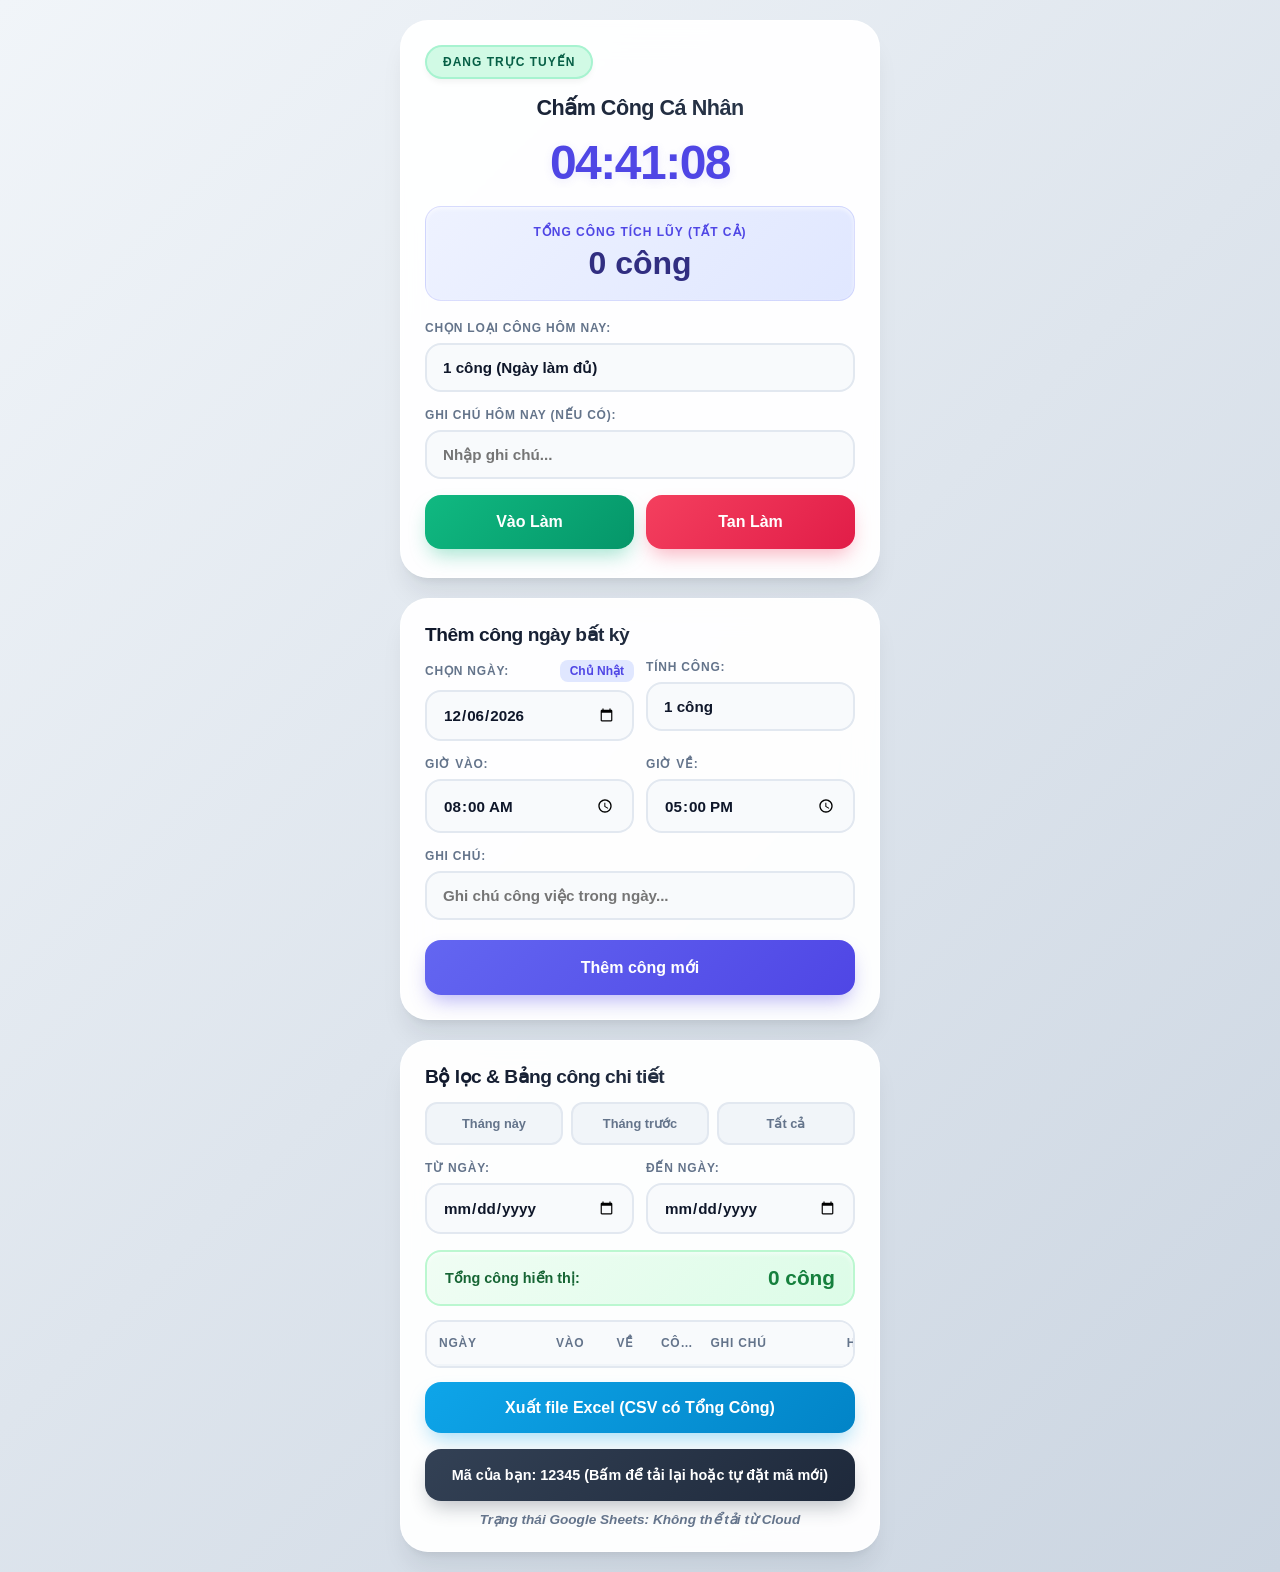
==== A.html @ 25cd007b "Refactor styles and improve layout in A.html Updated various CSS styles and HTML elements for improv" ====
<!DOCTYPE html>
<html lang="vi">
<head>
    <meta charset="UTF-8">
    <meta name="viewport" content="width=device-width, initial-scale=1.0, maximum-scale=1.0, user-scalable=no">
    <title>Chấm Công Cá Nhân</title>
    <link rel="icon" type="image/png" href="icon.png">
    <link rel="apple-touch-icon" href="icon.png">
    <style>
        :root {
            --bg-gradient: linear-gradient(135deg, #f1f5f9 0%, #cbd5e1 100%);
            --card-bg: rgba(255, 255, 255, 0.95);
            --card-border: rgba(255, 255, 255, 0.8);
            --primary-gradient: linear-gradient(135deg, #6366f1 0%, #4f46e5 100%);
            --success-gradient: linear-gradient(135deg, #10b981 0%, #059669 100%);
            --danger-gradient: linear-gradient(135deg, #f43f5e 0%, #e11d48 100%);
            --text-main: #0f172a;
            --text-muted: #64748b;
            --shadow: 0 20px 25px -5px rgba(15, 23, 42, 0.08), 0 8px 10px -6px rgba(15, 23, 42, 0.08);
            --radius-card: 28px;
            --radius-element: 16px;
        }

        * { box-sizing: border-box; margin: 0; padding: 0; }
        
        body { 
            font-family: -apple-system, BlinkMacSystemFont, "Segoe UI", Roboto, sans-serif; 
            background: var(--bg-gradient); 
            min-height: 100vh;
            padding: 20px 14px; 
            color: var(--text-main); 
        }

        .container { width: 100%; max-width: 480px; margin: 0 auto; display: flex; flex-direction: column; gap: 20px; }

        .card { 
            background: var(--card-bg); 
            backdrop-filter: blur(16px);
            border-radius: var(--radius-card); 
            padding: 24px; 
            box-shadow: var(--shadow); 
            border: 1px solid var(--card-border); 
            width: 100%; 
            overflow: hidden; 
            transition: transform 0.3s ease;
        }

        .title { 
            font-size: 1.35rem; 
            font-weight: 800; 
            text-align: center; 
            color: var(--text-main); 
            margin-bottom: 14px; 
            letter-spacing: -0.5px;
            background: linear-gradient(135deg, #0f172a 0%, #334155 100%);
            -webkit-background-clip: text;
            -webkit-text-fill-color: transparent;
        }
        
        .clock { 
            font-size: 3rem; 
            font-weight: 900; 
            text-align: center; 
            color: #4f46e5; 
            margin: 6px 0 16px 0; 
            font-variant-numeric: tabular-nums;
            letter-spacing: -1.5px;
            text-shadow: 0 2px 10px rgba(79, 70, 229, 0.1);
        }

        .stats-box { 
            background: linear-gradient(135deg, #eef2ff 0%, #e0e7ff 100%); 
            border-radius: var(--radius-element); 
            padding: 18px; 
            text-align: center; 
            margin-bottom: 20px; 
            border: 1px solid rgba(99, 102, 241, 0.15);
            box-shadow: inset 0 2px 4px rgba(255, 255, 255, 0.6);
        }
        .stats-title { font-size: 0.75rem; font-weight: 800; color: #4f46e5; margin-bottom: 6px; text-transform: uppercase; letter-spacing: 1px; }
        .stats-count { font-size: 2rem; font-weight: 900; color: #312e81; }
        
        .label-text { font-size: 0.75rem; font-weight: 800; color: var(--text-muted); margin-bottom: 8px; text-align: left; display: block; text-transform: uppercase; letter-spacing: 0.8px; }
        
        select, input, textarea { 
            width: 100%; 
            min-width: 0; 
            max-width: 100%;
            padding: 14px 16px; 
            border-radius: var(--radius-element); 
            border: 2px solid #e2e8f0; 
            background-color: #f8fafc; 
            font-size: 0.95rem; 
            font-weight: 700; 
            color: var(--text-main); 
            margin-bottom: 16px; 
            outline: none; 
            display: block; 
            -webkit-appearance: none;
            font-family: inherit;
            transition: all 0.25s ease;
        }
        select:focus, input:focus {
            border-color: #4f46e5;
            background-color: #fff;
            box-shadow: 0 0 0 4px rgba(79, 70, 229, 0.12);
        }

        .btn-row { display: grid; grid-template-columns: 1fr 1fr; gap: 12px; margin-bottom: 4px; }
        
        button { 
            border: none; 
            padding: 18px; 
            border-radius: var(--radius-element); 
            color: white; 
            font-weight: 800; 
            font-size: 1rem; 
            cursor: pointer; 
            transition: all 0.2s cubic-bezier(0.4, 0, 0.2, 1); 
            box-shadow: 0 10px 15px -3px rgba(0,0,0,0.1);
        }
        button:active { transform: scale(0.96); filter: brightness(0.9); }
        
        .btn-in { background: var(--success-gradient); box-shadow: 0 10px 20px -5px rgba(16, 185, 129, 0.4); }
        .btn-out { background: var(--danger-gradient); box-shadow: 0 10px 20px -5px rgba(244, 63, 94, 0.4); }
        .btn-save { background: var(--primary-gradient); width: 100%; margin-top: 4px; box-shadow: 0 10px 20px -5px rgba(79, 70, 229, 0.4); }
        .btn-excel { background: linear-gradient(135deg, #0ea5e9 0%, #0284c7 100%); width: 100%; margin-top: 14px; font-size: 1rem; padding: 16px; box-shadow: 0 10px 20px -5px rgba(14, 165, 233, 0.4); }
        
        /* Fast filter buttons */
        .quick-filter-row { display: flex; gap: 8px; margin-bottom: 16px; }
        .btn-quick { 
            padding: 12px; 
            font-size: 0.8rem; 
            background-color: #f1f5f9; 
            color: var(--text-muted); 
            border-radius: 12px; 
            flex: 1; 
            text-align: center; 
            font-weight: 800; 
            border: 2px solid #e2e8f0;
            box-shadow: none;
        }
        .btn-quick:active, .btn-quick:hover { background-color: #e2e8f0; color: var(--text-main); border-color: #cbd5e1; }

        .grid-2 { 
            display: grid; 
            grid-template-columns: repeat(2, minmax(0, 1fr)); 
            gap: 12px; 
            width: 100%; 
        }
        .grid-2 > div { min-width: 0; }
        .grid-2 input, .grid-2 select { width: 100%; margin-bottom: 16px; }

        .footer-id-btn { 
            background: linear-gradient(135deg, #334155 0%, #1e293b 100%); 
            width: 100%; 
            margin-top: 16px; 
            font-size: 0.9rem; 
            padding: 16px; 
            color: white; 
            border: none; 
            border-radius: var(--radius-element); 
            word-break: break-all; 
            white-space: normal; 
            line-height: 1.4; 
            box-shadow: 0 10px 20px -5px rgba(30, 41, 59, 0.3);
        }
        
        .table-container { overflow-x: auto; margin-top: 14px; background: #fff; border-radius: var(--radius-element); width: 100%; border: 2px solid #e2e8f0; box-shadow: inset 0 2px 4px rgba(0,0,0,0.02); }
        table { width: 100%; border-collapse: collapse; font-size: 0.85rem; min-width: 540px; table-layout: fixed; }
        th, td { padding: 14px 8px; border-bottom: 2px solid #f1f5f9; text-align: center; font-weight: 700; overflow: hidden; text-overflow: ellipsis; white-space: nowrap; }
        th { color: var(--text-muted); background: #f8fafc; font-weight: 800; text-transform: uppercase; font-size: 0.75rem; letter-spacing: 0.8px; }
        
        /* Cấu hình độ rộng các cột trong bảng chính */
        th:nth-child(1), td:nth-child(1) { width: 105px; text-align: left; padding-left: 12px; }
        th:nth-child(2), td:nth-child(2) { width: 50px; }
        th:nth-child(3), td:nth-child(3) { width: 50px; }
        th:nth-child(4), td:nth-child(4) { width: 45px; }
        th:nth-child(5), td:nth-child(5) { width: 95px; text-align: left; padding-left: 8px; }
        th:nth-child(6), td:nth-child(6) { width: 145px; }
        
        .history-table th:nth-child(1), .history-table td:nth-child(1) { width: 110px; }
        .history-table th:nth-child(2), .history-table td:nth-child(2) { width: 90px; text-align: center; }
        .history-table th:nth-child(3), .history-table td:nth-child(3) { width: 200px; text-align: left; padding-left: 8px; }

        .action-btn { padding: 8px 10px; font-size: 0.75rem; border-radius: 10px; margin: 0 2px; font-weight: 800; border: none; cursor: pointer; display: inline-block; box-shadow: 0 4px 6px -1px rgba(0,0,0,0.1); }
        .btn-edit { background-color: #f59e0b; color: white; }
        .btn-delete { background-color: #ef4444; color: white; }
        .btn-log-item { background-color: #64748b; color: white; }
        
        .network-badge { display: inline-block; padding: 8px 16px; border-radius: 30px; font-size: 0.75rem; font-weight: 800; margin-bottom: 16px; text-transform: uppercase; letter-spacing: 1px; box-shadow: 0 4px 6px -1px rgba(0,0,0,0.05); }
        .online { background: #d1fae5; color: #065f46; border: 2px solid #a7f3d0; }
        .offline { background: #fee2e2; color: #991b1b; border: 2px solid #fecaca; }
        
        .modal { display: none; position: fixed; top: 0; left: 0; width: 100%; height: 100%; background: rgba(15, 23, 42, 0.65); backdrop-filter: blur(6px); justify-content: center; align-items: center; z-index: 9999; padding: 16px; }
        .modal-content { background: white; padding: 28px; border-radius: var(--radius-card); width: 100%; max-width: 400px; box-shadow: 0 25px 50px -12px rgba(0, 0, 0, 0.25); border: 2px solid rgba(255,255,255,0.8); }
        .modal-large { max-width: 460px; }
        .modal-buttons { display: flex; gap: 12px; margin-top: 20px; }
        .btn-close { background-color: #94a3b8; flex: 1; }
        .btn-confirm { background-color: #10b981; flex: 1; }
        .sync-status { font-size: 0.85rem; color: var(--text-muted); margin-top: 10px; font-weight: 600; font-style: italic; text-align: center; }

        .filter-summary { background: linear-gradient(135deg, #f0fdf4 0%, #dcfce7 100%); border: 2px solid #bbf7d0; border-radius: var(--radius-element); padding: 14px 18px; display: flex; justify-content: space-between; align-items: center; margin-bottom: 14px; box-shadow: inset 0 2px 4px rgba(255,255,255,0.6); }
        .filter-summary-title { font-size: 0.9rem; font-weight: 800; color: #166534; }
        .filter-summary-value { font-size: 1.3rem; font-weight: 900; color: #15803d; }
        
        .date-label-container { display: flex; justify-content: space-between; align-items: center; margin-bottom: 8px; }
        .day-badge-inline { font-size: 0.75rem; color: #4f46e5; font-weight: 900; background: #e0e7ff; padding: 4px 10px; border-radius: 8px; }

        /* Style cho dòng bị gạch ngang */
        .deleted-row td {
            text-decoration: line-through;
            color: #94a3b8 !important;
            background-color: #f8fafc;
        }
        .deleted-row td .action-btn {
            text-decoration: none; 
        }
    </style>
</head>
<body>
<div class="container">
    <!-- CARD 1: Hôm nay -->
    <div class="card">
        <div id="networkStatus" class="network-badge online">Đang trực tuyến</div>
        <div class="title">Chấm Công Cá Nhân</div>
        <div class="clock" id="liveClock">00:00:00</div>
        <div class="stats-box">
            <div class="stats-title">Tổng công tích lũy (Tất cả)</div>
            <div class="stats-count"><span id="txtTotalCong">0</span> công</div>
        </div>
        <label class="label-text">Chọn loại công hôm nay:</label>
        <select id="selCongHomNay">
            <option value="1">1 công (Ngày làm đủ)</option>
            <option value="0.5">0.5 công (Nửa ngày)</option>
            <option value="0">0 công (Nghỉ lễ/Phép)</option>
        </select>
        <label class="label-text">Ghi chú hôm nay (nếu có):</label>
        <input type="text" id="txtNoteHomNay" placeholder="Nhập ghi chú...">
        <div class="btn-row">
            <button class="btn-in" onclick="chamCongMee('Vào', document.getElementById('selCongHomNay').value)">Vào Làm</button>
            <button class="btn-out" onclick="chamCongMee('Về', document.getElementById('selCongHomNay').value)">Tan Làm</button>
        </div>
    </div>
    
    <!-- CARD 2: Thêm công ngày bất kỳ -->
    <div class="card">
        <div class="title" style="font-size: 1.2rem; text-align: left; margin-bottom: 14px;">Thêm công ngày bất kỳ</div>
        <div class="grid-2">
            <div>
                <div class="date-label-container">
                    <span class="label-text" style="margin-bottom:0;">Chọn Ngày:</span>
                    <span class="day-badge-inline" id="txtDayHint">Thứ...</span>
                </div>
                <input type="date" id="txtBatKyNgay" onchange="updateDayHint()">
            </div>
            <div>
                <label class="label-text">Tính Công:</label>
                <select id="selBatKyCong"><option value="1">1 công</option><option value="0.5">0.5 công</option><option value="0">0 công</option></select>
            </div>
        </div>
        <div class="grid-2">
            <div><label class="label-text">Giờ Vào:</label><input type="time" id="txtBatKyGioVao" value="08:00"></div>
            <div><label class="label-text">Giờ Về:</label><input type="time" id="txtBatKyGioVe" value="17:00"></div>
        </div>
        <label class="label-text">Ghi chú:</label>
        <input type="text" id="txtBatKyNote" placeholder="Ghi chú công việc trong ngày...">
        <button class="btn-save" onclick="themCongNgayBatKyMee()">Thêm công mới</button>
    </div>

    <!-- CARD 3: Bộ lọc & Bảng công chi tiết -->
    <div class="card">
        <div class="title" style="font-size: 1.2rem; text-align: left; margin-bottom: 14px;">Bộ lọc & Bảng công chi tiết</div>
        
        <div class="quick-filter-row">
            <button class="btn-quick" onclick="setQuickFilter('thisMonth')">Tháng này</button>
            <button class="btn-quick" onclick="setQuickFilter('lastMonth')">Tháng trước</button>
            <button class="btn-quick" onclick="setQuickFilter('all')">Tất cả</button>
        </div>

        <div class="grid-2">
            <div><label class="label-text">Từ ngày:</label><input type="date" id="filterFrom" onchange="renderTable()"></div>
            <div><label class="label-text">Đến ngày:</label><input type="date" id="filterTo" onchange="renderTable()"></div>
        </div>

        <div class="filter-summary">
            <span class="filter-summary-title" id="filterSummaryTitle">Tổng công hiển thị:</span>
            <span class="filter-summary-value"><span id="txtFilterCong">0</span> công</span>
        </div>

        <div class="table-container">
          <table>
            <thead>
              <tr>
                <th>Ngày</th>
                <th>Vào</th>
                <th>Về</th>
                <th>Công</th>
                <th>Ghi chú</th>
                <th>Hành động</th>
              </tr>
            </thead>
            <tbody id="attendanceTable">
              <!-- Render động -->
            </tbody>
          </table>
        </div>

        <button class="btn-excel" onclick="exportToCSV()">Xuất file Excel (CSV có Tổng Công)</button>
        <button class="footer-id-btn" id="userCodeBtn" onclick="openChangeCodeModal()">Mã của bạn: <span id="displayUserCode">......</span> (Bấm để tải lại hoặc tự đặt mã mới)</button>
        <div class="sync-status" id="syncStatus">Trạng thái Google Sheets: Sẵn sàng</div>
    </div>
</div>

<!-- Modal Sửa Công -->
<div id="editModal" class="modal">
  <div class="modal-content">
    <div class="title" style="font-size: 1.15rem; text-align: left; margin-bottom: 14px;">Sửa công ngày <span id="editDateLabel"></span></div>
    <input type="hidden" id="editDateKey">
    
    <label class="label-text">Tính Công:</label>
    <select id="editWorkType">
      <option value="1">1 công</option>
      <option value="0.5">0.5 công</option>
      <option value="0">0 công</option>
    </select>

    <div class="grid-2">
      <div><label class="label-text">Giờ Vào:</label><input type="time" id="editCheckIn"></div>
      <div><label class="label-text">Giờ Về:</label><input type="time" id="editCheckOut"></div>
    </div>

    <label class="label-text">Ghi chú:</label>
    <input type="text" id="editNote" placeholder="Nhập ghi chú...">

    <div class="modal-buttons">
      <button class="btn-close" onclick="closeModal('editModal')">Hủy</button>
      <button class="btn-confirm" onclick="saveEdit()">Lưu thay đổi</button>
    </div>
  </div>
</div>

<!-- Modal Xem Lịch Sử Theo Ngày -->
<div id="historyModal" class="modal">
  <div class="modal-content modal-large">
    <div class="title" style="font-size: 1.15rem; text-align: left; margin-bottom: 14px;">Lịch sử ngày <span id="historyDateLabel"></span></div>
    <div class="table-container" style="max-height: 280px; overflow-y: auto;">
      <table class="history-table">
        <thead>
          <tr>
            <th>Thời gian</th>
            <th>Hành động</th>
            <th>Chi tiết</th>
          </tr>
        </thead>
        <tbody id="historyTableBody">
          <!-- Render lịch sử ngày -->
        </tbody>
      </table>
    </div>
    <div class="modal-buttons" style="margin-top: 14px;">
      <button class="btn-close" onclick="closeModal('historyModal')">Đóng</button>
    </div>
  </div>
</div>

<!-- Modal Đổi Mã Sync -->
<div id="codeModal" class="modal">
  <div class="modal-content">
    <div class="title" style="font-size: 1.15rem; text-align: left; margin-bottom: 14px;">Đổi Mã Đồng Bộ</div>
    <label class="label-text">Nhập mã mới của bạn:</label>
    <input type="text" id="newCodeInput" placeholder="Ví dụ: 12345">
    
    <div class="modal-buttons">
      <button class="btn-close" onclick="closeModal('codeModal')">Hủy</button>
      <button class="btn-confirm" onclick="confirmChangeCode()">Đồng ý</button>
    </div>
  </div>
</div>

<script>
  const SCRIPT_URL = "https://script.google.com/macros/s/AKfycbw59cz5et0npxNTYNIhxx6IOngIJhTt-dFxZSnkzMcBuLV64TvU0yiLGmY9RnBNBvSpVw/exec";

  let records = JSON.parse(localStorage.getItem('my_attendance_data')) || {};
  let editHistory = JSON.parse(localStorage.getItem('my_attendance_history')) || [];
  
  let userCode = localStorage.getItem('my_user_code');
  if (!userCode) {
    userCode = "12345";
    localStorage.setItem('my_user_code', userCode);
  }

  document.addEventListener('DOMContentLoaded', () => {
    document.getElementById('displayUserCode').innerText = userCode;
    document.getElementById('txtBatKyNgay').value = getTodayStr();
    updateDayHint();
    
    updateClock();
    setInterval(updateClock, 1000);
    
    window.addEventListener('online', () => {
      updateNetworkStatus();
      syncToGoogleSheet();
    });
    window.addEventListener('offline', updateNetworkStatus);
    updateNetworkStatus();

    renderTable();
    loadFromGoogleSheet();

    window.onclick = function(event) {
      if (event.target.classList.contains('modal')) {
        event.target.style.display = 'none';
      }
    };
  });

  function updateDayHint() {
    const val = document.getElementById('txtBatKyNgay').value;
    if (!val) {
      document.getElementById('txtDayHint').innerText = "";
      return;
    }
    const [y, m, d] = val.split('-');
    const dateObj = new Date(y, m - 1, d);
    const days = ['Chủ Nhật', 'Thứ Hai', 'Thứ Ba', 'Thứ Tư', 'Thứ Năm', 'Thứ Sáu', 'Thứ Bảy'];
    document.getElementById('txtDayHint').innerText = days[dateObj.getDay()];
  }

  function logHistory(actionType, detailStr, dateKey) {
    const now = new Date();
    const timeStr = now.toLocaleTimeString('vi-VN', { hour: '2-digit', minute: '2-digit', second: '2-digit' }) + ' ' + now.toLocaleDateString('vi-VN');
    editHistory.unshift({ time: timeStr, action: actionType, detail: detailStr, date: dateKey });
    if (editHistory.length > 150) editHistory.pop();
    localStorage.setItem('my_attendance_history', JSON.stringify(editHistory));
  }

  async function syncToGoogleSheet() {
    const statusText = document.getElementById('syncStatus');
    if (!navigator.onLine) {
      statusText.innerText = "Trạng thái Google Sheets: Đang ngoại tuyến (Đã lưu máy)";
      return;
    }

    statusText.innerText = "Trạng thái Google Sheets: Đang đồng bộ...";

    try {
      let response = await fetch(SCRIPT_URL, {
        method: "POST",
        mode: "cors",
        headers: { "Content-Type": "text/plain;charset=utf-8" },
        body: JSON.stringify({
          action: "sync",
          userCode: userCode,
          records: records
        })
      });

      let result = await response.json();
      if(result.status === "success") {
        statusText.innerText = "Trạng thái Google Sheets: Đã đồng bộ xong ✓";
      } else {
        statusText.innerText = "Trạng thái Google Sheets: Lỗi đồng bộ";
      }
    } catch (err) {
      console.error(err);
      statusText.innerText = "Trạng thái Google Sheets: Lỗi kết nối (Đã lưu máy)";
    }
  }

  async function loadFromGoogleSheet() {
    const statusText = document.getElementById('syncStatus');
    if (!navigator.onLine) {
      statusText.innerText = "Trạng thái Google Sheets: Đang ngoại tuyến (Chế độ lưu máy)";
      return;
    }

    statusText.innerText = "Trạng thái Google Sheets: Đang tải dữ liệu...";

    try {
      let response = await fetch(`${SCRIPT_URL}?userCode=${userCode}`);
      let cloudData = await response.json();

      if (cloudData && Object.keys(cloudData).length > 0) {
        records = cloudData;
        localStorage.setItem('my_attendance_data', JSON.stringify(records));
        renderTable();
        statusText.innerText = "Trạng thái Google Sheets: Đã cập nhật từ Cloud ✓";
      } else {
        records = {};
        localStorage.removeItem('my_attendance_data');
        renderTable();
        statusText.innerText = "Trạng thái Google Sheets: Chưa có dữ liệu trên Cloud";
      }
    } catch (err) {
      console.error(err);
      statusText.innerText = "Trạng thái Google Sheets: Không thể tải từ Cloud";
    }
  }

  function saveAndSync() {
    localStorage.setItem('my_attendance_data', JSON.stringify(records));
    renderTable();
    syncToGoogleSheet();
  }

  function updateClock() {
    const now = new Date();
    document.getElementById('liveClock').innerText = now.toTimeString().split(' ')[0];
  }

  function updateNetworkStatus() {
    const badge = document.getElementById('networkStatus');
    if (navigator.onLine) {
      badge.className = 'network-badge online';
      badge.innerText = 'Đang trực tuyến';
    } else {
      badge.className = 'network-badge offline';
      badge.innerText = 'Đang ngoại tuyến (Offline)';
    }
  }

  function getTodayStr() {
    const d = new Date();
    const year = d.getFullYear();
    const month = String(d.getMonth() + 1).padStart(2, '0');
    const day = String(d.getDate()).padStart(2, '0');
    return `${year}-${month}-${day}`;
  }

  function chamCongMee(type, workType) {
    const today = getTodayStr();
    const timeNow = new Date().toTimeString().substring(0, 5);
    const noteVal = document.getElementById('txtNoteHomNay').value.trim();

    if (!records[today] || records[today].isDeleted) {
      records[today] = { checkIn: '', checkOut: '', workType: workType, note: '', isDeleted: false };
    }

    if (noteVal) {
      records[today].note = noteVal;
    }

    if (type === 'Vào') {
      records[today].checkIn = timeNow;
      records[today].workType = workType;
      records[today].isDeleted = false;
      logHistory('Vào làm', `Ngày ${formatDateVi(today)} vào lúc ${timeNow} ${records[today].note ? '(Ghi chú: ' + records[today].note + ')' : ''}`, today);
      alert(`Đã ghi nhận VÀO LÀM lúc ${timeNow}`);
    } else if (type === 'Về') {
      records[today].checkOut = timeNow;
      records[today].workType = workType;
      records[today].isDeleted = false;
      logHistory('Tan làm', `Ngày ${formatDateVi(today)} về lúc ${timeNow} ${records[today].note ? '(Ghi chú: ' + records[today].note + ')' : ''}`, today);
      alert(`Đã ghi nhận TAN LÀM lúc ${timeNow}`);
    }

    saveAndSync();
  }

  function themCongNgayBatKyMee() {
    const date = document.getElementById('txtBatKyNgay').value;
    if (!date) return alert('Vui lòng chọn ngày!');

    const workType = document.getElementById('selBatKyCong').value;
    const checkIn = document.getElementById('txtBatKyGioVao').value;
    const checkOut = document.getElementById('txtBatKyGioVe').value;
    const note = document.getElementById('txtBatKyNote').value.trim();

    records[date] = { checkIn, checkOut, workType, note, isDeleted: false };
    logHistory('Thêm mới', `Thêm ngày ${formatDateVi(date)} (${workType} công, Vào: ${checkIn}, Về: ${checkOut}) [Ghi chú: ${note || 'Không'}]`, date);
    saveAndSync();
    alert(`Đã thêm mới công ngày ${formatDateVi(date)} thành công!`);
  }

  function setQuickFilter(mode) {
    const now = new Date();
    const y = now.getFullYear();
    
    if (mode === 'thisMonth') {
      const m = String(now.getMonth() + 1).padStart(2, '0');
      const lastDay = new Date(y, now.getMonth() + 1, 0).getDate();
      document.getElementById('filterFrom').value = `${y}-${m}-01`;
      document.getElementById('filterTo').value = `${y}-${m}-${String(lastDay).padStart(2, '0')}`;
    } else if (mode === 'lastMonth') {
      const prevMonthDate = new Date(y, now.getMonth() - 1, 1);
      const prevY = prevMonthDate.getFullYear();
      const prevM = String(prevMonthDate.getMonth() + 1).padStart(2, '0');
      const lastDay = new Date(prevY, prevMonthDate.getMonth() + 1, 0).getDate();
      document.getElementById('filterFrom').value = `${prevY}-${prevM}-01`;
      document.getElementById('filterTo').value = `${prevY}-${prevM}-${String(lastDay).padStart(2, '0')}`;
    } else if (mode === 'all') {
      document.getElementById('filterFrom').value = '';
      document.getElementById('filterTo').value = '';
    }
    renderTable();
  }

  function renderTable() {
    const tbody = document.getElementById('attendanceTable');
    tbody.innerHTML = '';

    const from = document.getElementById('filterFrom').value;
    const to = document.getElementById('filterTo').value;

    let totalCongTatCa = 0;
    let totalCongBoLoc = 0;
    let countNgayBoLoc = 0;

    const sortedDates = Object.keys(records).sort().reverse();

    sortedDates.forEach(date => {
      const item = records[date];
      
      const isDel = item.isDeleted === true;
      const congVal = isDel ? 0 : parseFloat(item.workType || 0);
      
      totalCongTatCa += congVal;

      if (from && date < from) return;
      if (to && date > to) return;

      totalCongBoLoc += congVal;
      countNgayBoLoc++;

      const tr = document.createElement('tr');
      if (isDel) {
        tr.className = "deleted-row";
        tr.innerHTML = `
          <td>${formatDateVi(date)}</td>
          <td>${item.checkIn || '--'}</td>
          <td>${item.checkOut || '--'}</td>
          <td>${item.workType || 0}</td>
          <td style="text-align: left;">${item.note || ''}</td>
          <td>
            <button class="action-btn btn-log-item" onclick="openHistoryModal('${date}')">Ls</button>
            <button class="action-btn btn-edit" onclick="openEditModal('${date}')">Khôi phục</button>
          </td>
        `;
      } else {
        tr.innerHTML = `
          <td>${formatDateVi(date)}</td>
          <td>${item.checkIn || '--:--'}</td>
          <td>${item.checkOut || '--:--'}</td>
          <td><b>${item.workType}</b></td>
          <td style="text-align: left;" title="${item.note || ''}">${item.note || ''}</td>
          <td>
            <button class="action-btn btn-log-item" onclick="openHistoryModal('${date}')">Ls</button>
            <button class="action-btn btn-edit" onclick="openEditModal('${date}')">Sửa</button>
            <button class="action-btn btn-delete" onclick="deleteRecord('${date}')">Xóa</button>
          </td>
        `;
      }
      tbody.appendChild(tr);
    });

    document.getElementById('txtTotalCong').innerText = totalCongTatCa;
    document.getElementById('txtFilterCong').innerText = totalCongBoLoc;

    const summaryTitle = document.getElementById('filterSummaryTitle');
    if (from || to) {
      summaryTitle.innerText = `Tổng công lọc (${countNgayBoLoc} ngày hiển thị):`;
    } else {
      summaryTitle.innerText = "Tổng công hiển thị:";
    }
  }

  function formatDateVi(dateStr) {
    const [y, m, d] = dateStr.split('-');
    const dateObj = new Date(y, m - 1, d);
    const days = ['CN', 'Thứ 2', 'Thứ 3', 'Thứ 4', 'Thứ 5', 'Thứ 6', 'Thứ 7'];
    return `${days[dateObj.getDay()]} ${d}/${m}/${y}`;
  }

  function deleteRecord(date) {
    if (confirm(`Bạn có chắc chắn muốn xóa dữ liệu ngày ${formatDateVi(date)}?`)) {
      const oldItem = records[date];
      const infoStr = oldItem ? `(${oldItem.workType} công, Ghi chú: ${oldItem.note || 'Không'})` : '';
      
      logHistory('Xóa công', `Đã xóa dữ liệu ngày ${formatDateVi(date)} ${infoStr}`, date);
      
      if (!records[date]) {
        records[date] = {};
      }
      records[date].isDeleted = true;
      records[date].workType = 0;

      saveAndSync();
    }
  }

  function openEditModal(date) {
    const item = records[date] || {};
    document.getElementById('editDateKey').value = date;
    document.getElementById('editDateLabel').innerText = formatDateVi(date);
    document.getElementById('editWorkType').value = item.workType || '1';
    document.getElementById('editCheckIn').value = item.checkIn || '08:00';
    document.getElementById('editCheckOut').value = item.checkOut || '17:00';
    document.getElementById('editNote').value = item.note || '';
    document.getElementById('editModal').style.display = 'flex';
  }

  function saveEdit() {
    const date = document.getElementById('editDateKey').value;
    const workType = document.getElementById('editWorkType').value;
    const checkIn = document.getElementById('editCheckIn').value;
    const checkOut = document.getElementById('editCheckOut').value;
    const note = document.getElementById('editNote').value.trim();

    records[date] = { workType, checkIn, checkOut, note, isDeleted: false };
    logHistory('Sửa công', `Cập nhật/Khôi phục ngày ${formatDateVi(date)} (${workType} công, Vào: ${checkIn}, Về: ${checkOut}) [Ghi chú: ${note || 'Không'}]`, date);
    closeModal('editModal');
    saveAndSync();
  }

  function openHistoryModal(dateKey) {
    document.getElementById('historyDateLabel').innerText = formatDateVi(dateKey);
    const tbody = document.getElementById('historyTableBody');
    tbody.innerHTML = '';
    
    const filteredLogs = editHistory.filter(item => item.date === dateKey);

    if (filteredLogs.length === 0) {
      tbody.innerHTML = `<tr><td colspan="3" style="text-align: center; color: #64748b; padding: 15px;">Chưa có lịch sử chỉnh sửa cho ngày này.</td></tr>`;
    } else {
      filteredLogs.forEach(item => {
        const tr = document.createElement('tr');
        tr.innerHTML = `
          <td style="font-size: 0.75rem; color: #64748b;">${item.time}</td>
          <td><span style="display: inline-block; padding: 2px 6px; border-radius: 6px; background: #e2e8f0; font-size: 0.7rem;">${item.action}</span></td>
          <td style="text-align: left; font-size: 0.75rem;">${item.detail}</td>
        `;
        tbody.appendChild(tr);
      });
    }
    document.getElementById('historyModal').style.display = 'flex';
  }

  function openChangeCodeModal() {
    document.getElementById('newCodeInput').value = userCode;
    document.getElementById('codeModal').style.display = 'flex';
  }

  function confirmChangeCode() {
    const val = document.getElementById('newCodeInput').value.trim();
    if (val) {
      userCode = val;
      localStorage.setItem('my_user_code', userCode);
      document.getElementById('displayUserCode').innerText = userCode;
      
      records = {};
      editHistory = [];
      localStorage.removeItem('my_attendance_data');
      localStorage.removeItem('my_attendance_history');
      
      closeModal('codeModal');
      loadFromGoogleSheet();
    }
  }

  function closeModal(modalId) {
    document.getElementById(modalId).style.display = 'none';
  }

  function exportToCSV() {
    const from = document.getElementById('filterFrom').value;
    const to = document.getElementById('filterTo').value;

    let csv = "\uFEFFNgày,Giờ Vào,Giờ Về,Công,Ghi Chú\n";
    const sortedDates = Object.keys(records).sort();

    let tongCongXuat = 0;

    sortedDates.forEach(date => {
      if (from && date < from) return;
      if (to && date > to) return;

      const item = records[date];
      if (item.isDeleted) return; 

      const congVal = parseFloat(item.workType || 0);
      tongCongXuat += congVal;

      const cleanNote = (item.note || '').replace(/"/g, '""');
      csv += `"${formatDateVi(date)}","${item.checkIn || ''}","${item.checkOut || ''}","${congVal}","${cleanNote}"\n`;
    });

    csv += `"TỔNG CÔNG","","","${tongCongXuat}",""\n`;

    const blob = new Blob([csv], { type: 'text/csv;charset=utf-8;' });
    const link = document.createElement("a");
    link.href = URL.createObjectURL(blob);
    
    let fileName = `Bang_Cong_${getTodayStr()}.csv`;
    if (from || to) {
      fileName = `Bang_Cong_Tu_${from || 'dau'}_den_${to || 'nay'}.csv`;
    }

    link.setAttribute("download", fileName);
    document.body.appendChild(link);
    link.click();
    document.body.removeChild(link);
  }
</script>
</body>
</html>
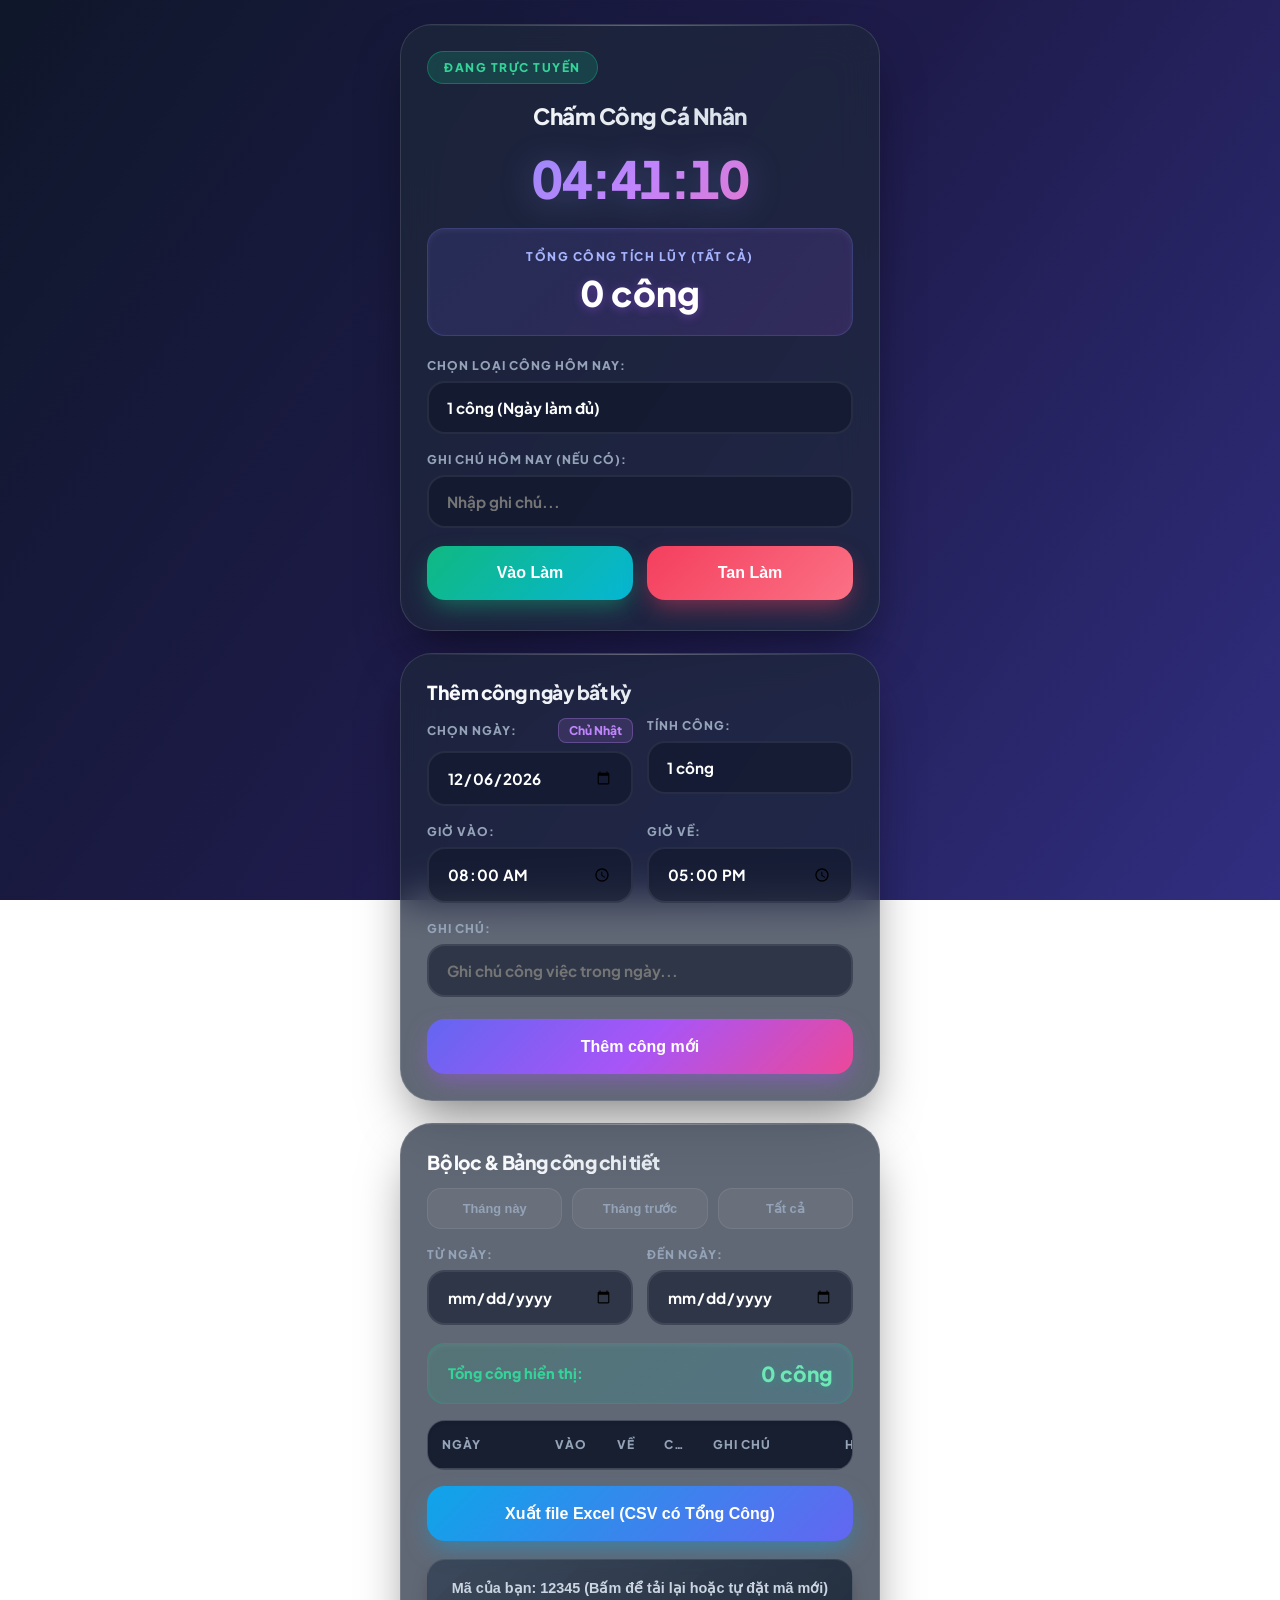
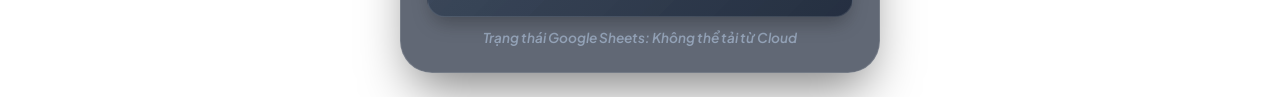
==== commit cfa70816: "Update A.html" ====
--- a/A.html
+++ b/A.html
@@ -7,106 +7,143 @@
     <link rel="icon" type="image/png" href="icon.png">
     <link rel="apple-touch-icon" href="icon.png">
     <style>
+        @import url('https://fonts.googleapis.com/css2?family=Plus+Jakarta+Sans:wght@400;500;600;700;800&display=swap');
+
         :root {
-            --bg-gradient: linear-gradient(135deg, #f1f5f9 0%, #cbd5e1 100%);
-            --card-bg: rgba(255, 255, 255, 0.95);
-            --card-border: rgba(255, 255, 255, 0.8);
-            --primary-gradient: linear-gradient(135deg, #6366f1 0%, #4f46e5 100%);
-            --success-gradient: linear-gradient(135deg, #10b981 0%, #059669 100%);
-            --danger-gradient: linear-gradient(135deg, #f43f5e 0%, #e11d48 100%);
-            --text-main: #0f172a;
-            --text-muted: #64748b;
-            --shadow: 0 20px 25px -5px rgba(15, 23, 42, 0.08), 0 8px 10px -6px rgba(15, 23, 42, 0.08);
-            --radius-card: 28px;
-            --radius-element: 16px;
+            --bg-gradient: linear-gradient(125deg, #0f172a 0%, #1e1b4b 50%, #312e81 100%);
+            --card-bg: rgba(30, 41, 59, 0.7);
+            --card-border: rgba(255, 255, 255, 0.12);
+            --primary-gradient: linear-gradient(135deg, #6366f1 0%, #a855f7 50%, #ec4899 100%);
+            --success-gradient: linear-gradient(135deg, #10b981 0%, #06b6d4 100%);
+            --danger-gradient: linear-gradient(135deg, #f43f5e 0%, #fb7185 100%);
+            --text-main: #f8fafc;
+            --text-muted: #94a3b8;
+            --shadow: 0 25px 50px -12px rgba(0, 0, 0, 0.5);
+            --radius-card: 32px;
+            --radius-element: 18px;
         }
 
         * { box-sizing: border-box; margin: 0; padding: 0; }
         
         body { 
-            font-family: -apple-system, BlinkMacSystemFont, "Segoe UI", Roboto, sans-serif; 
+            font-family: 'Plus Jakarta Sans', -apple-system, BlinkMacSystemFont, sans-serif; 
             background: var(--bg-gradient); 
+            background-attachment: fixed;
             min-height: 100vh;
-            padding: 20px 14px; 
+            padding: 24px 14px; 
             color: var(--text-main); 
         }
 
-        .container { width: 100%; max-width: 480px; margin: 0 auto; display: flex; flex-direction: column; gap: 20px; }
+        .container { 
+            width: 100%; 
+            max-width: 480px; 
+            margin: 0 auto; 
+            display: flex; 
+            flex-direction: column; 
+            gap: 22px; 
+            animation: fadeIn 0.8s cubic-bezier(0.16, 1, 0.3, 1);
+        }
+
+        @keyframes fadeIn {
+            from { opacity: 0; transform: translateY(20px); }
+            to { opacity: 1; transform: translateY(0); }
+        }
 
         .card { 
             background: var(--card-bg); 
-            backdrop-filter: blur(16px);
+            backdrop-filter: blur(20px);
+            -webkit-backdrop-filter: blur(20px);
             border-radius: var(--radius-card); 
-            padding: 24px; 
+            padding: 26px; 
             box-shadow: var(--shadow); 
             border: 1px solid var(--card-border); 
             width: 100%; 
+            position: relative;
             overflow: hidden; 
-            transition: transform 0.3s ease;
+            transition: transform 0.3s cubic-bezier(0.34, 1.56, 0.64, 1), box-shadow 0.3s ease;
+        }
+
+        .card::before {
+            content: '';
+            position: absolute;
+            top: 0; left: 0; right: 0; height: 1px;
+            background: linear-gradient(90deg, transparent, rgba(255,255,255,0.3), transparent);
         }
 
         .title { 
-            font-size: 1.35rem; 
+            font-size: 1.4rem; 
             font-weight: 800; 
             text-align: center; 
             color: var(--text-main); 
-            margin-bottom: 14px; 
+            margin-bottom: 16px; 
             letter-spacing: -0.5px;
-            background: linear-gradient(135deg, #0f172a 0%, #334155 100%);
+            background: linear-gradient(135deg, #fff 0%, #cbd5e1 100%);
             -webkit-background-clip: text;
             -webkit-text-fill-color: transparent;
         }
         
         .clock { 
-            font-size: 3rem; 
+            font-size: 3.2rem; 
             font-weight: 900; 
             text-align: center; 
-            color: #4f46e5; 
-            margin: 6px 0 16px 0; 
+            background: linear-gradient(135deg, #818cf8 0%, #c084fc 50%, #f472b6 100%);
+            -webkit-background-clip: text;
+            -webkit-text-fill-color: transparent;
+            margin: 8px 0 18px 0; 
             font-variant-numeric: tabular-nums;
             letter-spacing: -1.5px;
-            text-shadow: 0 2px 10px rgba(79, 70, 229, 0.1);
+            filter: drop-shadow(0 4px 16px rgba(129, 140, 248, 0.3));
+            animation: pulseGlow 3s ease-in-out infinite alternate;
+        }
+
+        @keyframes pulseGlow {
+            from { filter: drop-shadow(0 2px 8px rgba(129, 140, 248, 0.2)); }
+            to { filter: drop-shadow(0 6px 20px rgba(192, 132, 252, 0.5)); }
         }
 
         .stats-box { 
-            background: linear-gradient(135deg, #eef2ff 0%, #e0e7ff 100%); 
+            background: linear-gradient(135deg, rgba(99, 102, 241, 0.15) 0%, rgba(168, 85, 247, 0.15) 100%); 
             border-radius: var(--radius-element); 
-            padding: 18px; 
+            padding: 20px; 
             text-align: center; 
-            margin-bottom: 20px; 
-            border: 1px solid rgba(99, 102, 241, 0.15);
-            box-shadow: inset 0 2px 4px rgba(255, 255, 255, 0.6);
-        }
-        .stats-title { font-size: 0.75rem; font-weight: 800; color: #4f46e5; margin-bottom: 6px; text-transform: uppercase; letter-spacing: 1px; }
-        .stats-count { font-size: 2rem; font-weight: 900; color: #312e81; }
-        
-        .label-text { font-size: 0.75rem; font-weight: 800; color: var(--text-muted); margin-bottom: 8px; text-align: left; display: block; text-transform: uppercase; letter-spacing: 0.8px; }
+            margin-bottom: 22px; 
+            border: 1px solid rgba(129, 140, 248, 0.2);
+            box-shadow: inset 0 2px 6px rgba(255, 255, 255, 0.05);
+            position: relative;
+            overflow: hidden;
+        }
+        .stats-title { font-size: 0.75rem; font-weight: 800; color: #a5b4fc; margin-bottom: 6px; text-transform: uppercase; letter-spacing: 1.5px; }
+        .stats-count { font-size: 2.2rem; font-weight: 900; color: #fff; text-shadow: 0 2px 10px rgba(168, 85, 247, 0.4); }
+        
+        .label-text { font-size: 0.75rem; font-weight: 800; color: var(--text-muted); margin-bottom: 8px; text-align: left; display: block; text-transform: uppercase; letter-spacing: 1px; }
         
         select, input, textarea { 
             width: 100%; 
             min-width: 0; 
             max-width: 100%;
-            padding: 14px 16px; 
+            padding: 15px 18px; 
             border-radius: var(--radius-element); 
-            border: 2px solid #e2e8f0; 
-            background-color: #f8fafc; 
+            border: 2px solid rgba(255, 255, 255, 0.08); 
+            background-color: rgba(15, 23, 42, 0.6); 
             font-size: 0.95rem; 
             font-weight: 700; 
-            color: var(--text-main); 
-            margin-bottom: 16px; 
+            color: #fff; 
+            margin-bottom: 18px; 
             outline: none; 
             display: block; 
             -webkit-appearance: none;
             font-family: inherit;
-            transition: all 0.25s ease;
-        }
+            transition: all 0.3s cubic-bezier(0.4, 0, 0.2, 1);
+        }
+        select option { background-color: #1e1b4b; color: #fff; }
         select:focus, input:focus {
-            border-color: #4f46e5;
-            background-color: #fff;
-            box-shadow: 0 0 0 4px rgba(79, 70, 229, 0.12);
-        }
-
-        .btn-row { display: grid; grid-template-columns: 1fr 1fr; gap: 12px; margin-bottom: 4px; }
+            border-color: #818cf8;
+            background-color: rgba(15, 23, 42, 0.9);
+            box-shadow: 0 0 0 4px rgba(129, 140, 248, 0.25), 0 0 20px rgba(129, 140, 248, 0.15);
+            transform: translateY(-1px);
+        }
+
+        .btn-row { display: grid; grid-template-columns: 1fr 1fr; gap: 14px; margin-bottom: 4px; }
         
         button { 
             border: none; 
@@ -116,102 +153,124 @@
             font-weight: 800; 
             font-size: 1rem; 
             cursor: pointer; 
-            transition: all 0.2s cubic-bezier(0.4, 0, 0.2, 1); 
-            box-shadow: 0 10px 15px -3px rgba(0,0,0,0.1);
-        }
-        button:active { transform: scale(0.96); filter: brightness(0.9); }
-        
-        .btn-in { background: var(--success-gradient); box-shadow: 0 10px 20px -5px rgba(16, 185, 129, 0.4); }
-        .btn-out { background: var(--danger-gradient); box-shadow: 0 10px 20px -5px rgba(244, 63, 94, 0.4); }
-        .btn-save { background: var(--primary-gradient); width: 100%; margin-top: 4px; box-shadow: 0 10px 20px -5px rgba(79, 70, 229, 0.4); }
-        .btn-excel { background: linear-gradient(135deg, #0ea5e9 0%, #0284c7 100%); width: 100%; margin-top: 14px; font-size: 1rem; padding: 16px; box-shadow: 0 10px 20px -5px rgba(14, 165, 233, 0.4); }
+            transition: all 0.25s cubic-bezier(0.34, 1.56, 0.64, 1); 
+            position: relative;
+            overflow: hidden;
+        }
+        button::after {
+            content: '';
+            position: absolute;
+            top: 50%; left: 50%; width: 5px; height: 5px;
+            background: rgba(255, 255, 255, 0.5);
+            opacity: 0; border-radius: 100%;
+            transform: scale(1, 1) translate(-50%);
+            transform-origin: 50% 50%;
+        }
+        button:active:not(:disabled) { transform: scale(0.94); }
+        button:hover { transform: translateY(-2px); filter: brightness(1.1); }
+        
+        .btn-in { background: var(--success-gradient); box-shadow: 0 10px 25px -5px rgba(16, 185, 129, 0.5); }
+        .btn-out { background: var(--danger-gradient); box-shadow: 0 10px 25px -5px rgba(244, 63, 94, 0.5); }
+        .btn-save { background: var(--primary-gradient); width: 100%; margin-top: 4px; box-shadow: 0 10px 25px -5px rgba(168, 85, 247, 0.5); }
+        .btn-excel { background: linear-gradient(135deg, #0ea5e9 0%, #6366f1 100%); width: 100%; margin-top: 16px; font-size: 1rem; padding: 18px; box-shadow: 0 10px 25px -5px rgba(14, 165, 233, 0.5); }
         
         /* Fast filter buttons */
-        .quick-filter-row { display: flex; gap: 8px; margin-bottom: 16px; }
+        .quick-filter-row { display: flex; gap: 10px; margin-bottom: 18px; }
         .btn-quick { 
             padding: 12px; 
             font-size: 0.8rem; 
-            background-color: #f1f5f9; 
+            background: rgba(255, 255, 255, 0.05); 
             color: var(--text-muted); 
-            border-radius: 12px; 
+            border-radius: 14px; 
             flex: 1; 
             text-align: center; 
             font-weight: 800; 
-            border: 2px solid #e2e8f0;
+            border: 1px solid rgba(255, 255, 255, 0.08);
             box-shadow: none;
         }
-        .btn-quick:active, .btn-quick:hover { background-color: #e2e8f0; color: var(--text-main); border-color: #cbd5e1; }
+        .btn-quick:active, .btn-quick:hover { background: rgba(255, 255, 255, 0.12); color: #fff; border-color: rgba(255, 255, 255, 0.2); }
 
         .grid-2 { 
             display: grid; 
             grid-template-columns: repeat(2, minmax(0, 1fr)); 
-            gap: 12px; 
+            gap: 14px; 
             width: 100%; 
         }
         .grid-2 > div { min-width: 0; }
-        .grid-2 input, .grid-2 select { width: 100%; margin-bottom: 16px; }
+        .grid-2 input, .grid-2 select { width: 100%; margin-bottom: 18px; }
 
         .footer-id-btn { 
-            background: linear-gradient(135deg, #334155 0%, #1e293b 100%); 
+            background: linear-gradient(135deg, rgba(51, 65, 85, 0.8) 0%, rgba(30, 41, 59, 0.9) 100%); 
             width: 100%; 
-            margin-top: 16px; 
+            margin-top: 18px; 
             font-size: 0.9rem; 
-            padding: 16px; 
-            color: white; 
-            border: none; 
+            padding: 18px; 
+            color: #cbd5e1; 
+            border: 1px solid rgba(255, 255, 255, 0.1); 
             border-radius: var(--radius-element); 
             word-break: break-all; 
             white-space: normal; 
             line-height: 1.4; 
-            box-shadow: 0 10px 20px -5px rgba(30, 41, 59, 0.3);
-        }
-        
-        .table-container { overflow-x: auto; margin-top: 14px; background: #fff; border-radius: var(--radius-element); width: 100%; border: 2px solid #e2e8f0; box-shadow: inset 0 2px 4px rgba(0,0,0,0.02); }
+            box-shadow: 0 10px 20px -5px rgba(0, 0, 0, 0.3);
+        }
+        
+        .table-container { overflow-x: auto; margin-top: 16px; background: rgba(15, 23, 42, 0.5); border-radius: var(--radius-element); width: 100%; border: 1px solid rgba(255, 255, 255, 0.08); box-shadow: inset 0 2px 6px rgba(0,0,0,0.2); }
         table { width: 100%; border-collapse: collapse; font-size: 0.85rem; min-width: 540px; table-layout: fixed; }
-        th, td { padding: 14px 8px; border-bottom: 2px solid #f1f5f9; text-align: center; font-weight: 700; overflow: hidden; text-overflow: ellipsis; white-space: nowrap; }
-        th { color: var(--text-muted); background: #f8fafc; font-weight: 800; text-transform: uppercase; font-size: 0.75rem; letter-spacing: 0.8px; }
+        th, td { padding: 16px 10px; border-bottom: 1px solid rgba(255, 255, 255, 0.06); text-align: center; font-weight: 700; overflow: hidden; text-overflow: ellipsis; white-space: nowrap; color: #e2e8f0; }
+        th { color: #94a3b8; background: rgba(15, 23, 42, 0.8); font-weight: 800; text-transform: uppercase; font-size: 0.75rem; letter-spacing: 1px; }
         
         /* Cấu hình độ rộng các cột trong bảng chính */
-        th:nth-child(1), td:nth-child(1) { width: 105px; text-align: left; padding-left: 12px; }
+        th:nth-child(1), td:nth-child(1) { width: 105px; text-align: left; padding-left: 14px; }
         th:nth-child(2), td:nth-child(2) { width: 50px; }
         th:nth-child(3), td:nth-child(3) { width: 50px; }
         th:nth-child(4), td:nth-child(4) { width: 45px; }
-        th:nth-child(5), td:nth-child(5) { width: 95px; text-align: left; padding-left: 8px; }
+        th:nth-child(5), td:nth-child(5) { width: 95px; text-align: left; padding-left: 10px; }
         th:nth-child(6), td:nth-child(6) { width: 145px; }
         
         .history-table th:nth-child(1), .history-table td:nth-child(1) { width: 110px; }
         .history-table th:nth-child(2), .history-table td:nth-child(2) { width: 90px; text-align: center; }
-        .history-table th:nth-child(3), .history-table td:nth-child(3) { width: 200px; text-align: left; padding-left: 8px; }
-
-        .action-btn { padding: 8px 10px; font-size: 0.75rem; border-radius: 10px; margin: 0 2px; font-weight: 800; border: none; cursor: pointer; display: inline-block; box-shadow: 0 4px 6px -1px rgba(0,0,0,0.1); }
-        .btn-edit { background-color: #f59e0b; color: white; }
-        .btn-delete { background-color: #ef4444; color: white; }
-        .btn-log-item { background-color: #64748b; color: white; }
-        
-        .network-badge { display: inline-block; padding: 8px 16px; border-radius: 30px; font-size: 0.75rem; font-weight: 800; margin-bottom: 16px; text-transform: uppercase; letter-spacing: 1px; box-shadow: 0 4px 6px -1px rgba(0,0,0,0.05); }
-        .online { background: #d1fae5; color: #065f46; border: 2px solid #a7f3d0; }
-        .offline { background: #fee2e2; color: #991b1b; border: 2px solid #fecaca; }
-        
-        .modal { display: none; position: fixed; top: 0; left: 0; width: 100%; height: 100%; background: rgba(15, 23, 42, 0.65); backdrop-filter: blur(6px); justify-content: center; align-items: center; z-index: 9999; padding: 16px; }
-        .modal-content { background: white; padding: 28px; border-radius: var(--radius-card); width: 100%; max-width: 400px; box-shadow: 0 25px 50px -12px rgba(0, 0, 0, 0.25); border: 2px solid rgba(255,255,255,0.8); }
-        .modal-large { max-width: 460px; }
-        .modal-buttons { display: flex; gap: 12px; margin-top: 20px; }
-        .btn-close { background-color: #94a3b8; flex: 1; }
-        .btn-confirm { background-color: #10b981; flex: 1; }
-        .sync-status { font-size: 0.85rem; color: var(--text-muted); margin-top: 10px; font-weight: 600; font-style: italic; text-align: center; }
-
-        .filter-summary { background: linear-gradient(135deg, #f0fdf4 0%, #dcfce7 100%); border: 2px solid #bbf7d0; border-radius: var(--radius-element); padding: 14px 18px; display: flex; justify-content: space-between; align-items: center; margin-bottom: 14px; box-shadow: inset 0 2px 4px rgba(255,255,255,0.6); }
-        .filter-summary-title { font-size: 0.9rem; font-weight: 800; color: #166534; }
-        .filter-summary-value { font-size: 1.3rem; font-weight: 900; color: #15803d; }
+        .history-table th:nth-child(3), .history-table td:nth-child(3) { width: 200px; text-align: left; padding-left: 10px; }
+
+        .action-btn { padding: 8px 10px; font-size: 0.75rem; border-radius: 10px; margin: 0 2px; font-weight: 800; border: none; cursor: pointer; display: inline-block; box-shadow: 0 4px 10px rgba(0,0,0,0.2); transition: transform 0.2s ease; }
+        .action-btn:hover { transform: scale(1.08); }
+        .btn-edit { background: linear-gradient(135deg, #f59e0b 0%, #d97706 100%); color: white; }
+        .btn-delete { background: linear-gradient(135deg, #ef4444 0%, #dc2626 100%); color: white; }
+        .btn-log-item { background: linear-gradient(135deg, #64748b 0%, #475569 100%); color: white; }
+        
+        .network-badge { display: inline-block; padding: 8px 16px; border-radius: 30px; font-size: 0.75rem; font-weight: 800; margin-bottom: 18px; text-transform: uppercase; letter-spacing: 1.5px; animation: pulseBadge 2s infinite; }
+        @keyframes pulseBadge {
+            0% { box-shadow: 0 0 0 0 rgba(16, 185, 129, 0.4); }
+            70% { box-shadow: 0 0 0 10px rgba(16, 185, 129, 0); }
+            100% { box-shadow: 0 0 0 0 rgba(16, 185, 129, 0); }
+        }
+        .online { background: rgba(16, 185, 129, 0.2); color: #34d399; border: 1px solid rgba(16, 185, 129, 0.4); }
+        .offline { background: rgba(244, 63, 94, 0.2); color: #fb7185; border: 1px solid rgba(244, 63, 94, 0.4); animation: none; }
+        
+        .modal { display: none; position: fixed; top: 0; left: 0; width: 100%; height: 100%; background: rgba(15, 23, 42, 0.8); backdrop-filter: blur(8px); -webkit-backdrop-filter: blur(8px); justify-content: center; align-items: center; z-index: 9999; padding: 16px; animation: fadeInModal 0.3s ease; }
+        @keyframes fadeInModal {
+            from { opacity: 0; transform: scale(0.95); }
+            to { opacity: 1; transform: scale(1); }
+        }
+        .modal-content { background: #1e1b4b; padding: 30px; border-radius: var(--radius-card); width: 100%; max-width: 420px; box-shadow: 0 25px 60px rgba(0, 0, 0, 0.6); border: 1px solid rgba(255, 255, 255, 0.15); }
+        .modal-large { max-width: 480px; }
+        .modal-buttons { display: flex; gap: 14px; margin-top: 22px; }
+        .btn-close { background: rgba(255, 255, 255, 0.1); color: #cbd5e1; flex: 1; border: 1px solid rgba(255, 255, 255, 0.1); }
+        .btn-close:hover { background: rgba(255, 255, 255, 0.2); color: #fff; }
+        .btn-confirm { background: var(--success-gradient); flex: 1; box-shadow: 0 10px 20px -5px rgba(16, 185, 129, 0.4); }
+        .sync-status { font-size: 0.85rem; color: var(--text-muted); margin-top: 12px; font-weight: 600; font-style: italic; text-align: center; }
+
+        .filter-summary { background: linear-gradient(135deg, rgba(16, 185, 129, 0.15) 0%, rgba(6, 182, 212, 0.15) 100%); border: 1px solid rgba(16, 185, 129, 0.3); border-radius: var(--radius-element); padding: 16px 20px; display: flex; justify-content: space-between; align-items: center; margin-bottom: 16px; box-shadow: inset 0 2px 6px rgba(255,255,255,0.05); }
+        .filter-summary-title { font-size: 0.9rem; font-weight: 800; color: #34d399; }
+        .filter-summary-value { font-size: 1.3rem; font-weight: 900; color: #6ee7b7; text-shadow: 0 2px 10px rgba(16, 185, 129, 0.3); }
         
         .date-label-container { display: flex; justify-content: space-between; align-items: center; margin-bottom: 8px; }
-        .day-badge-inline { font-size: 0.75rem; color: #4f46e5; font-weight: 900; background: #e0e7ff; padding: 4px 10px; border-radius: 8px; }
+        .day-badge-inline { font-size: 0.75rem; color: #c084fc; font-weight: 900; background: rgba(192, 132, 252, 0.15); padding: 4px 10px; border-radius: 8px; border: 1px solid rgba(192, 132, 252, 0.3); }
 
         /* Style cho dòng bị gạch ngang */
         .deleted-row td {
             text-decoration: line-through;
-            color: #94a3b8 !important;
-            background-color: #f8fafc;
+            color: #64748b !important;
+            background-color: rgba(15, 23, 42, 0.3);
         }
         .deleted-row td .action-btn {
             text-decoration: none; 
@@ -358,7 +417,7 @@
         </tbody>
       </table>
     </div>
-    <div class="modal-buttons" style="margin-top: 14px;">
+    <div class="modal-buttons" style="margin-top: 16px;">
       <button class="btn-close" onclick="closeModal('historyModal')">Đóng</button>
     </div>
   </div>
@@ -721,14 +780,14 @@
     const filteredLogs = editHistory.filter(item => item.date === dateKey);
 
     if (filteredLogs.length === 0) {
-      tbody.innerHTML = `<tr><td colspan="3" style="text-align: center; color: #64748b; padding: 15px;">Chưa có lịch sử chỉnh sửa cho ngày này.</td></tr>`;
+      tbody.innerHTML = `<tr><td colspan="3" style="text-align: center; color: #94a3b8; padding: 15px;">Chưa có lịch sử chỉnh sửa cho ngày này.</td></tr>`;
     } else {
       filteredLogs.forEach(item => {
         const tr = document.createElement('tr');
         tr.innerHTML = `
-          <td style="font-size: 0.75rem; color: #64748b;">${item.time}</td>
-          <td><span style="display: inline-block; padding: 2px 6px; border-radius: 6px; background: #e2e8f0; font-size: 0.7rem;">${item.action}</span></td>
-          <td style="text-align: left; font-size: 0.75rem;">${item.detail}</td>
+          <td style="font-size: 0.75rem; color: #94a3b8;">${item.time}</td>
+          <td><span style="display: inline-block; padding: 2px 6px; border-radius: 6px; background: rgba(255,255,255,0.1); font-size: 0.7rem; color: #fff;">${item.action}</span></td>
+          <td style="text-align: left; font-size: 0.75rem; color: #cbd5e1;">${item.detail}</td>
         `;
         tbody.appendChild(tr);
       });
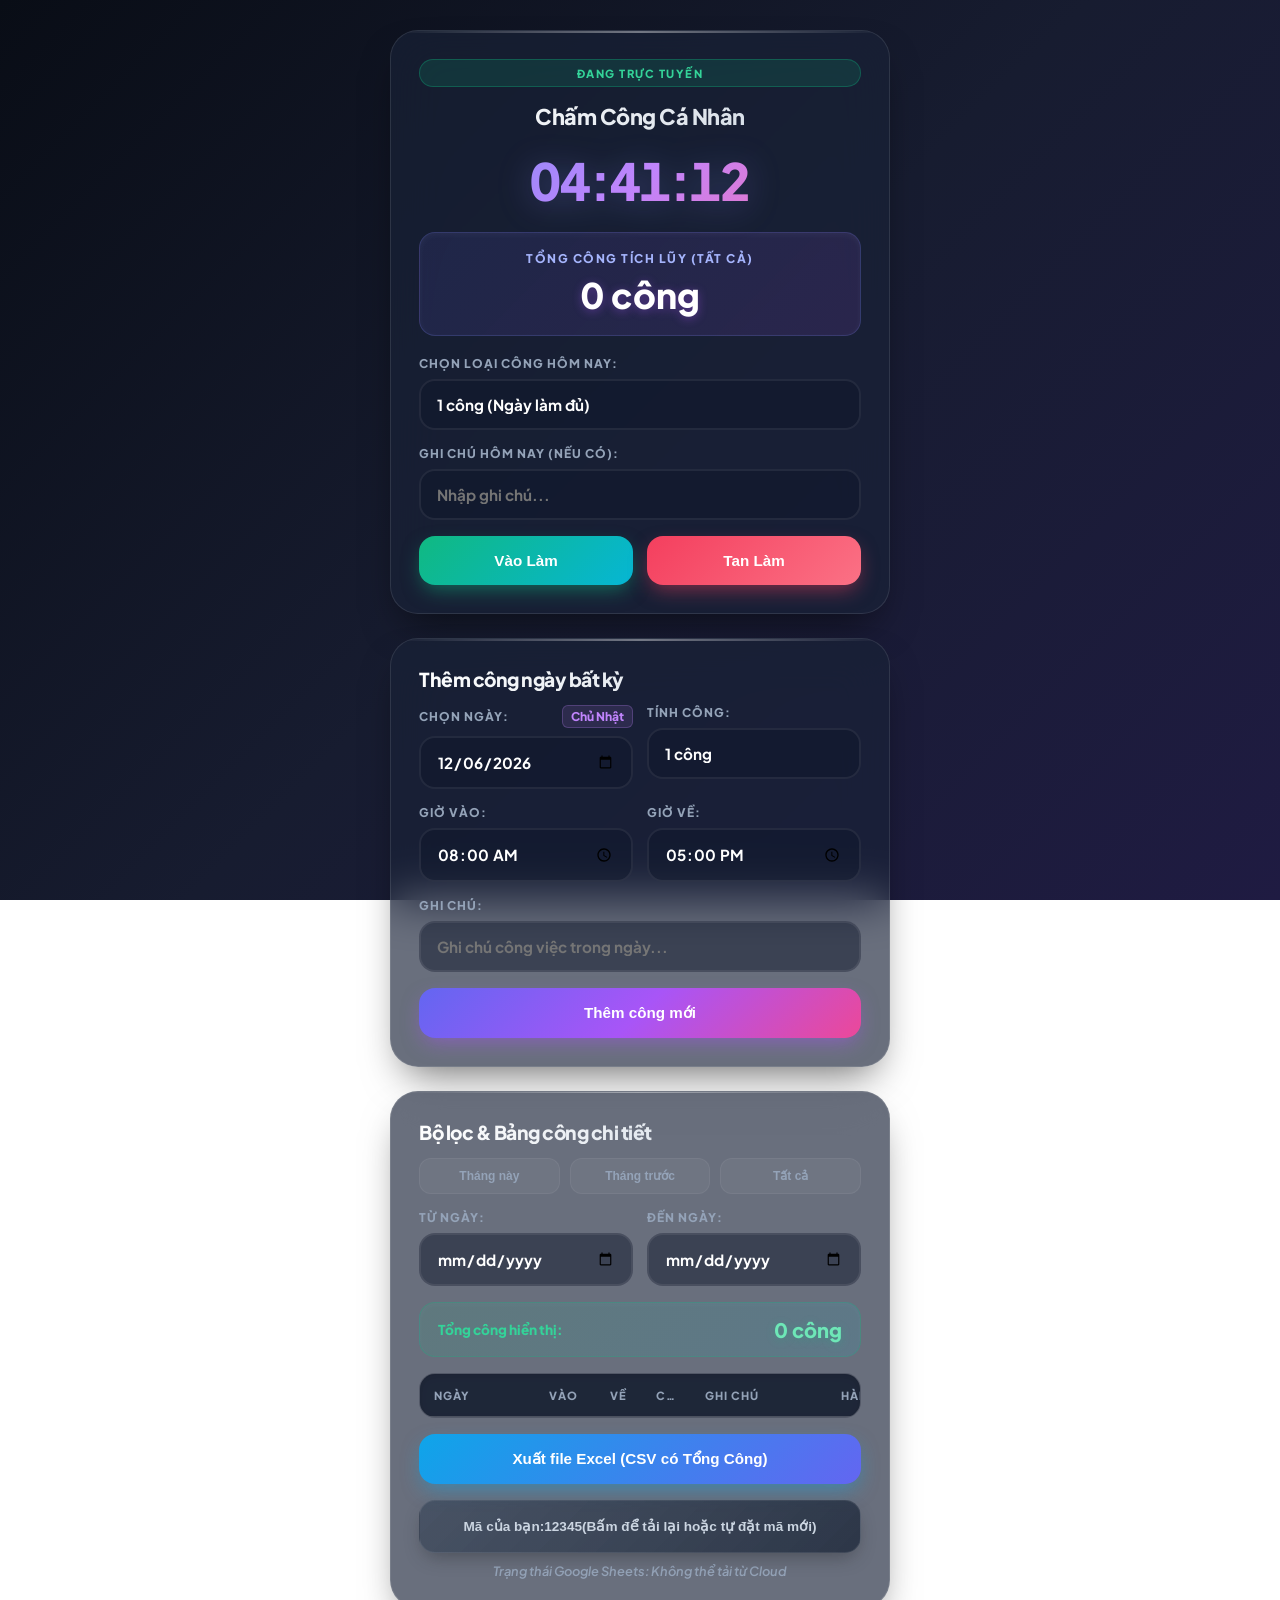
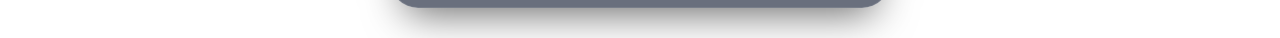
==== commit ecb75411: "Update A.html" ====
--- a/A.html
+++ b/A.html
@@ -10,17 +10,17 @@
         @import url('https://fonts.googleapis.com/css2?family=Plus+Jakarta+Sans:wght@400;500;600;700;800&display=swap');
 
         :root {
-            --bg-gradient: linear-gradient(125deg, #0f172a 0%, #1e1b4b 50%, #312e81 100%);
-            --card-bg: rgba(30, 41, 59, 0.7);
-            --card-border: rgba(255, 255, 255, 0.12);
+            --bg-gradient: linear-gradient(135deg, #090d16 0%, #171c30 50%, #1f1b42 100%);
+            --card-bg: rgba(26, 34, 56, 0.65);
+            --card-border: rgba(255, 255, 255, 0.1);
             --primary-gradient: linear-gradient(135deg, #6366f1 0%, #a855f7 50%, #ec4899 100%);
             --success-gradient: linear-gradient(135deg, #10b981 0%, #06b6d4 100%);
             --danger-gradient: linear-gradient(135deg, #f43f5e 0%, #fb7185 100%);
             --text-main: #f8fafc;
             --text-muted: #94a3b8;
-            --shadow: 0 25px 50px -12px rgba(0, 0, 0, 0.5);
-            --radius-card: 32px;
-            --radius-element: 18px;
+            --shadow: 0 20px 40px -15px rgba(0, 0, 0, 0.6);
+            --radius-card: 28px;
+            --radius-element: 16px;
         }
 
         * { box-sizing: border-box; margin: 0; padding: 0; }
@@ -30,17 +30,21 @@
             background: var(--bg-gradient); 
             background-attachment: fixed;
             min-height: 100vh;
-            padding: 24px 14px; 
+            padding: 30px 16px; 
             color: var(--text-main); 
+            display: flex;
+            justify-content: center;
+            align-items: center;
         }
 
         .container { 
             width: 100%; 
-            max-width: 480px; 
+            max-width: 500px; 
             margin: 0 auto; 
             display: flex; 
             flex-direction: column; 
-            gap: 22px; 
+            align-items: center;
+            gap: 24px; 
             animation: fadeIn 0.8s cubic-bezier(0.16, 1, 0.3, 1);
         }
 
@@ -51,10 +55,10 @@
 
         .card { 
             background: var(--card-bg); 
-            backdrop-filter: blur(20px);
-            -webkit-backdrop-filter: blur(20px);
+            backdrop-filter: blur(24px);
+            -webkit-backdrop-filter: blur(24px);
             border-radius: var(--radius-card); 
-            padding: 26px; 
+            padding: 28px; 
             box-shadow: var(--shadow); 
             border: 1px solid var(--card-border); 
             width: 100%; 
@@ -66,16 +70,16 @@
         .card::before {
             content: '';
             position: absolute;
-            top: 0; left: 0; right: 0; height: 1px;
-            background: linear-gradient(90deg, transparent, rgba(255,255,255,0.3), transparent);
+            top: 0; left: 0; right: 0; height: 1.5px;
+            background: linear-gradient(90deg, transparent, rgba(255,255,255,0.4), transparent);
         }
 
         .title { 
-            font-size: 1.4rem; 
+            font-size: 1.35rem; 
             font-weight: 800; 
             text-align: center; 
             color: var(--text-main); 
-            margin-bottom: 16px; 
+            margin-bottom: 18px; 
             letter-spacing: -0.5px;
             background: linear-gradient(135deg, #fff 0%, #cbd5e1 100%);
             -webkit-background-clip: text;
@@ -89,9 +93,9 @@
             background: linear-gradient(135deg, #818cf8 0%, #c084fc 50%, #f472b6 100%);
             -webkit-background-clip: text;
             -webkit-text-fill-color: transparent;
-            margin: 8px 0 18px 0; 
+            margin: 6px 0 20px 0; 
             font-variant-numeric: tabular-nums;
-            letter-spacing: -1.5px;
+            letter-spacing: -1px;
             filter: drop-shadow(0 4px 16px rgba(129, 140, 248, 0.3));
             animation: pulseGlow 3s ease-in-out infinite alternate;
         }
@@ -102,33 +106,29 @@
         }
 
         .stats-box { 
-            background: linear-gradient(135deg, rgba(99, 102, 241, 0.15) 0%, rgba(168, 85, 247, 0.15) 100%); 
+            background: linear-gradient(135deg, rgba(99, 102, 241, 0.12) 0%, rgba(168, 85, 247, 0.12) 100%); 
             border-radius: var(--radius-element); 
-            padding: 20px; 
+            padding: 18px; 
             text-align: center; 
-            margin-bottom: 22px; 
+            margin-bottom: 20px; 
             border: 1px solid rgba(129, 140, 248, 0.2);
             box-shadow: inset 0 2px 6px rgba(255, 255, 255, 0.05);
-            position: relative;
-            overflow: hidden;
-        }
-        .stats-title { font-size: 0.75rem; font-weight: 800; color: #a5b4fc; margin-bottom: 6px; text-transform: uppercase; letter-spacing: 1.5px; }
-        .stats-count { font-size: 2.2rem; font-weight: 900; color: #fff; text-shadow: 0 2px 10px rgba(168, 85, 247, 0.4); }
+        }
+        .stats-title { font-size: 0.75rem; font-weight: 800; color: #a5b4fc; margin-bottom: 6px; text-transform: uppercase; letter-spacing: 1.5px; text-align: center; }
+        .stats-count { font-size: 2.2rem; font-weight: 900; color: #fff; text-shadow: 0 2px 10px rgba(168, 85, 247, 0.4); text-align: center; }
         
         .label-text { font-size: 0.75rem; font-weight: 800; color: var(--text-muted); margin-bottom: 8px; text-align: left; display: block; text-transform: uppercase; letter-spacing: 1px; }
         
         select, input, textarea { 
             width: 100%; 
-            min-width: 0; 
-            max-width: 100%;
-            padding: 15px 18px; 
+            padding: 14px 16px; 
             border-radius: var(--radius-element); 
-            border: 2px solid rgba(255, 255, 255, 0.08); 
-            background-color: rgba(15, 23, 42, 0.6); 
+            border: 2px solid rgba(255, 255, 255, 0.07); 
+            background-color: rgba(15, 23, 42, 0.5); 
             font-size: 0.95rem; 
             font-weight: 700; 
             color: #fff; 
-            margin-bottom: 18px; 
+            margin-bottom: 16px; 
             outline: none; 
             display: block; 
             -webkit-appearance: none;
@@ -138,57 +138,49 @@
         select option { background-color: #1e1b4b; color: #fff; }
         select:focus, input:focus {
             border-color: #818cf8;
-            background-color: rgba(15, 23, 42, 0.9);
+            background-color: rgba(15, 23, 42, 0.85);
             box-shadow: 0 0 0 4px rgba(129, 140, 248, 0.25), 0 0 20px rgba(129, 140, 248, 0.15);
-            transform: translateY(-1px);
-        }
-
-        .btn-row { display: grid; grid-template-columns: 1fr 1fr; gap: 14px; margin-bottom: 4px; }
+        }
+
+        .btn-row { display: grid; grid-template-columns: 1fr 1fr; gap: 14px; margin-top: 4px; }
         
         button { 
             border: none; 
-            padding: 18px; 
+            padding: 16px; 
             border-radius: var(--radius-element); 
             color: white; 
             font-weight: 800; 
-            font-size: 1rem; 
+            font-size: 0.95rem; 
             cursor: pointer; 
             transition: all 0.25s cubic-bezier(0.34, 1.56, 0.64, 1); 
             position: relative;
             overflow: hidden;
-        }
-        button::after {
-            content: '';
-            position: absolute;
-            top: 50%; left: 50%; width: 5px; height: 5px;
-            background: rgba(255, 255, 255, 0.5);
-            opacity: 0; border-radius: 100%;
-            transform: scale(1, 1) translate(-50%);
-            transform-origin: 50% 50%;
-        }
-        button:active:not(:disabled) { transform: scale(0.94); }
+            display: flex;
+            align-items: center;
+            justify-content: center;
+            text-align: center;
+        }
+        button:active:not(:disabled) { transform: scale(0.96); }
         button:hover { transform: translateY(-2px); filter: brightness(1.1); }
         
-        .btn-in { background: var(--success-gradient); box-shadow: 0 10px 25px -5px rgba(16, 185, 129, 0.5); }
-        .btn-out { background: var(--danger-gradient); box-shadow: 0 10px 25px -5px rgba(244, 63, 94, 0.5); }
-        .btn-save { background: var(--primary-gradient); width: 100%; margin-top: 4px; box-shadow: 0 10px 25px -5px rgba(168, 85, 247, 0.5); }
-        .btn-excel { background: linear-gradient(135deg, #0ea5e9 0%, #6366f1 100%); width: 100%; margin-top: 16px; font-size: 1rem; padding: 18px; box-shadow: 0 10px 25px -5px rgba(14, 165, 233, 0.5); }
-        
-        /* Fast filter buttons */
-        .quick-filter-row { display: flex; gap: 10px; margin-bottom: 18px; }
+        .btn-in { background: var(--success-gradient); box-shadow: 0 8px 20px -4px rgba(16, 185, 129, 0.5); }
+        .btn-out { background: var(--danger-gradient); box-shadow: 0 8px 20px -4px rgba(244, 63, 94, 0.5); }
+        .btn-save { background: var(--primary-gradient); width: 100%; margin-top: 4px; box-shadow: 0 8px 20px -4px rgba(168, 85, 247, 0.5); }
+        .btn-excel { background: linear-gradient(135deg, #0ea5e9 0%, #6366f1 100%); width: 100%; margin-top: 16px; box-shadow: 0 8px 20px -4px rgba(14, 165, 233, 0.5); }
+        
+        .quick-filter-row { display: flex; gap: 10px; margin-bottom: 16px; }
         .btn-quick { 
-            padding: 12px; 
-            font-size: 0.8rem; 
-            background: rgba(255, 255, 255, 0.05); 
+            padding: 10px; 
+            font-size: 0.75rem; 
+            background: rgba(255, 255, 255, 0.04); 
             color: var(--text-muted); 
-            border-radius: 14px; 
+            border-radius: 12px; 
             flex: 1; 
-            text-align: center; 
             font-weight: 800; 
-            border: 1px solid rgba(255, 255, 255, 0.08);
+            border: 1px solid rgba(255, 255, 255, 0.06);
             box-shadow: none;
         }
-        .btn-quick:active, .btn-quick:hover { background: rgba(255, 255, 255, 0.12); color: #fff; border-color: rgba(255, 255, 255, 0.2); }
+        .btn-quick:active, .btn-quick:hover { background: rgba(255, 255, 255, 0.1); color: #fff; border-color: rgba(255, 255, 255, 0.15); }
 
         .grid-2 { 
             display: grid; 
@@ -196,30 +188,30 @@
             gap: 14px; 
             width: 100%; 
         }
-        .grid-2 > div { min-width: 0; }
-        .grid-2 input, .grid-2 select { width: 100%; margin-bottom: 18px; }
+        .grid-2 > div { min-width: 0; width: 100%; }
+        .grid-2 input, .grid-2 select { width: 100%; margin-bottom: 16px; }
 
         .footer-id-btn { 
-            background: linear-gradient(135deg, rgba(51, 65, 85, 0.8) 0%, rgba(30, 41, 59, 0.9) 100%); 
+            background: linear-gradient(135deg, rgba(51, 65, 85, 0.6) 0%, rgba(30, 41, 59, 0.8) 100%); 
             width: 100%; 
-            margin-top: 18px; 
-            font-size: 0.9rem; 
-            padding: 18px; 
+            margin-top: 16px; 
+            font-size: 0.85rem; 
+            padding: 16px; 
             color: #cbd5e1; 
-            border: 1px solid rgba(255, 255, 255, 0.1); 
+            border: 1px solid rgba(255, 255, 255, 0.08); 
             border-radius: var(--radius-element); 
             word-break: break-all; 
             white-space: normal; 
             line-height: 1.4; 
-            box-shadow: 0 10px 20px -5px rgba(0, 0, 0, 0.3);
-        }
-        
-        .table-container { overflow-x: auto; margin-top: 16px; background: rgba(15, 23, 42, 0.5); border-radius: var(--radius-element); width: 100%; border: 1px solid rgba(255, 255, 255, 0.08); box-shadow: inset 0 2px 6px rgba(0,0,0,0.2); }
+            box-shadow: 0 8px 20px -5px rgba(0, 0, 0, 0.3);
+            text-align: center;
+        }
+        
+        .table-container { overflow-x: auto; margin-top: 16px; background: rgba(15, 23, 42, 0.4); border-radius: var(--radius-element); width: 100%; border: 1px solid rgba(255, 255, 255, 0.07); box-shadow: inset 0 2px 6px rgba(0,0,0,0.2); }
         table { width: 100%; border-collapse: collapse; font-size: 0.85rem; min-width: 540px; table-layout: fixed; }
-        th, td { padding: 16px 10px; border-bottom: 1px solid rgba(255, 255, 255, 0.06); text-align: center; font-weight: 700; overflow: hidden; text-overflow: ellipsis; white-space: nowrap; color: #e2e8f0; }
-        th { color: #94a3b8; background: rgba(15, 23, 42, 0.8); font-weight: 800; text-transform: uppercase; font-size: 0.75rem; letter-spacing: 1px; }
-        
-        /* Cấu hình độ rộng các cột trong bảng chính */
+        th, td { padding: 14px 10px; border-bottom: 1px solid rgba(255, 255, 255, 0.05); text-align: center; font-weight: 700; overflow: hidden; text-overflow: ellipsis; white-space: nowrap; color: #e2e8f0; }
+        th { color: #94a3b8; background: rgba(15, 23, 42, 0.7); font-weight: 800; text-transform: uppercase; font-size: 0.7rem; letter-spacing: 1px; }
+        
         th:nth-child(1), td:nth-child(1) { width: 105px; text-align: left; padding-left: 14px; }
         th:nth-child(2), td:nth-child(2) { width: 50px; }
         th:nth-child(3), td:nth-child(3) { width: 50px; }
@@ -231,46 +223,45 @@
         .history-table th:nth-child(2), .history-table td:nth-child(2) { width: 90px; text-align: center; }
         .history-table th:nth-child(3), .history-table td:nth-child(3) { width: 200px; text-align: left; padding-left: 10px; }
 
-        .action-btn { padding: 8px 10px; font-size: 0.75rem; border-radius: 10px; margin: 0 2px; font-weight: 800; border: none; cursor: pointer; display: inline-block; box-shadow: 0 4px 10px rgba(0,0,0,0.2); transition: transform 0.2s ease; }
+        .action-btn { padding: 6px 10px; font-size: 0.75rem; border-radius: 8px; margin: 0 2px; font-weight: 800; border: none; cursor: pointer; display: inline-block; box-shadow: 0 4px 10px rgba(0,0,0,0.2); transition: transform 0.2s ease; }
         .action-btn:hover { transform: scale(1.08); }
         .btn-edit { background: linear-gradient(135deg, #f59e0b 0%, #d97706 100%); color: white; }
         .btn-delete { background: linear-gradient(135deg, #ef4444 0%, #dc2626 100%); color: white; }
         .btn-log-item { background: linear-gradient(135deg, #64748b 0%, #475569 100%); color: white; }
         
-        .network-badge { display: inline-block; padding: 8px 16px; border-radius: 30px; font-size: 0.75rem; font-weight: 800; margin-bottom: 18px; text-transform: uppercase; letter-spacing: 1.5px; animation: pulseBadge 2s infinite; }
+        .network-badge { display: inline-flex; align-items: center; justify-content: center; padding: 6px 14px; border-radius: 30px; font-size: 0.7rem; font-weight: 800; margin-bottom: 16px; text-transform: uppercase; letter-spacing: 1.5px; animation: pulseBadge 2s infinite; width: 100%; text-align: center; }
         @keyframes pulseBadge {
             0% { box-shadow: 0 0 0 0 rgba(16, 185, 129, 0.4); }
-            70% { box-shadow: 0 0 0 10px rgba(16, 185, 129, 0); }
+            70% { box-shadow: 0 0 0 8px rgba(16, 185, 129, 0); }
             100% { box-shadow: 0 0 0 0 rgba(16, 185, 129, 0); }
         }
-        .online { background: rgba(16, 185, 129, 0.2); color: #34d399; border: 1px solid rgba(16, 185, 129, 0.4); }
-        .offline { background: rgba(244, 63, 94, 0.2); color: #fb7185; border: 1px solid rgba(244, 63, 94, 0.4); animation: none; }
-        
-        .modal { display: none; position: fixed; top: 0; left: 0; width: 100%; height: 100%; background: rgba(15, 23, 42, 0.8); backdrop-filter: blur(8px); -webkit-backdrop-filter: blur(8px); justify-content: center; align-items: center; z-index: 9999; padding: 16px; animation: fadeInModal 0.3s ease; }
+        .online { background: rgba(16, 185, 129, 0.15); color: #34d399; border: 1px solid rgba(16, 185, 129, 0.3); }
+        .offline { background: rgba(244, 63, 94, 0.15); color: #fb7185; border: 1px solid rgba(244, 63, 94, 0.3); animation: none; }
+        
+        .modal { display: none; position: fixed; top: 0; left: 0; width: 100%; height: 100%; background: rgba(15, 23, 42, 0.75); backdrop-filter: blur(8px); -webkit-backdrop-filter: blur(8px); justify-content: center; align-items: center; z-index: 9999; padding: 16px; animation: fadeInModal 0.3s ease; }
         @keyframes fadeInModal {
             from { opacity: 0; transform: scale(0.95); }
             to { opacity: 1; transform: scale(1); }
         }
-        .modal-content { background: #1e1b4b; padding: 30px; border-radius: var(--radius-card); width: 100%; max-width: 420px; box-shadow: 0 25px 60px rgba(0, 0, 0, 0.6); border: 1px solid rgba(255, 255, 255, 0.15); }
+        .modal-content { background: #1e1b4b; padding: 26px; border-radius: var(--radius-card); width: 100%; max-width: 420px; box-shadow: 0 25px 50px rgba(0, 0, 0, 0.6); border: 1px solid rgba(255, 255, 255, 0.12); }
         .modal-large { max-width: 480px; }
-        .modal-buttons { display: flex; gap: 14px; margin-top: 22px; }
-        .btn-close { background: rgba(255, 255, 255, 0.1); color: #cbd5e1; flex: 1; border: 1px solid rgba(255, 255, 255, 0.1); }
-        .btn-close:hover { background: rgba(255, 255, 255, 0.2); color: #fff; }
-        .btn-confirm { background: var(--success-gradient); flex: 1; box-shadow: 0 10px 20px -5px rgba(16, 185, 129, 0.4); }
-        .sync-status { font-size: 0.85rem; color: var(--text-muted); margin-top: 12px; font-weight: 600; font-style: italic; text-align: center; }
-
-        .filter-summary { background: linear-gradient(135deg, rgba(16, 185, 129, 0.15) 0%, rgba(6, 182, 212, 0.15) 100%); border: 1px solid rgba(16, 185, 129, 0.3); border-radius: var(--radius-element); padding: 16px 20px; display: flex; justify-content: space-between; align-items: center; margin-bottom: 16px; box-shadow: inset 0 2px 6px rgba(255,255,255,0.05); }
-        .filter-summary-title { font-size: 0.9rem; font-weight: 800; color: #34d399; }
-        .filter-summary-value { font-size: 1.3rem; font-weight: 900; color: #6ee7b7; text-shadow: 0 2px 10px rgba(16, 185, 129, 0.3); }
+        .modal-buttons { display: flex; gap: 14px; margin-top: 20px; }
+        .btn-close { background: rgba(255, 255, 255, 0.08); color: #cbd5e1; flex: 1; border: 1px solid rgba(255, 255, 255, 0.1); }
+        .btn-close:hover { background: rgba(255, 255, 255, 0.15); color: #fff; }
+        .btn-confirm { background: var(--success-gradient); flex: 1; box-shadow: 0 8px 20px -4px rgba(16, 185, 129, 0.4); }
+        .sync-status { font-size: 0.8rem; color: var(--text-muted); margin-top: 10px; font-weight: 600; font-style: italic; text-align: center; }
+
+        .filter-summary { background: linear-gradient(135deg, rgba(16, 185, 129, 0.12) 0%, rgba(6, 182, 212, 0.12) 100%); border: 1px solid rgba(16, 185, 129, 0.25); border-radius: var(--radius-element); padding: 14px 18px; display: flex; justify-content: space-between; align-items: center; margin-bottom: 16px; box-shadow: inset 0 2px 6px rgba(255,255,255,0.04); }
+        .filter-summary-title { font-size: 0.85rem; font-weight: 800; color: #34d399; }
+        .filter-summary-value { font-size: 1.25rem; font-weight: 900; color: #6ee7b7; text-shadow: 0 2px 10px rgba(16, 185, 129, 0.3); }
         
         .date-label-container { display: flex; justify-content: space-between; align-items: center; margin-bottom: 8px; }
-        .day-badge-inline { font-size: 0.75rem; color: #c084fc; font-weight: 900; background: rgba(192, 132, 252, 0.15); padding: 4px 10px; border-radius: 8px; border: 1px solid rgba(192, 132, 252, 0.3); }
-
-        /* Style cho dòng bị gạch ngang */
+        .day-badge-inline { font-size: 0.75rem; color: #c084fc; font-weight: 900; background: rgba(192, 132, 252, 0.12); padding: 3px 8px; border-radius: 6px; border: 1px solid rgba(192, 132, 252, 0.25); }
+
         .deleted-row td {
             text-decoration: line-through;
             color: #64748b !important;
-            background-color: rgba(15, 23, 42, 0.3);
+            background-color: rgba(15, 23, 42, 0.25);
         }
         .deleted-row td .action-btn {
             text-decoration: none; 
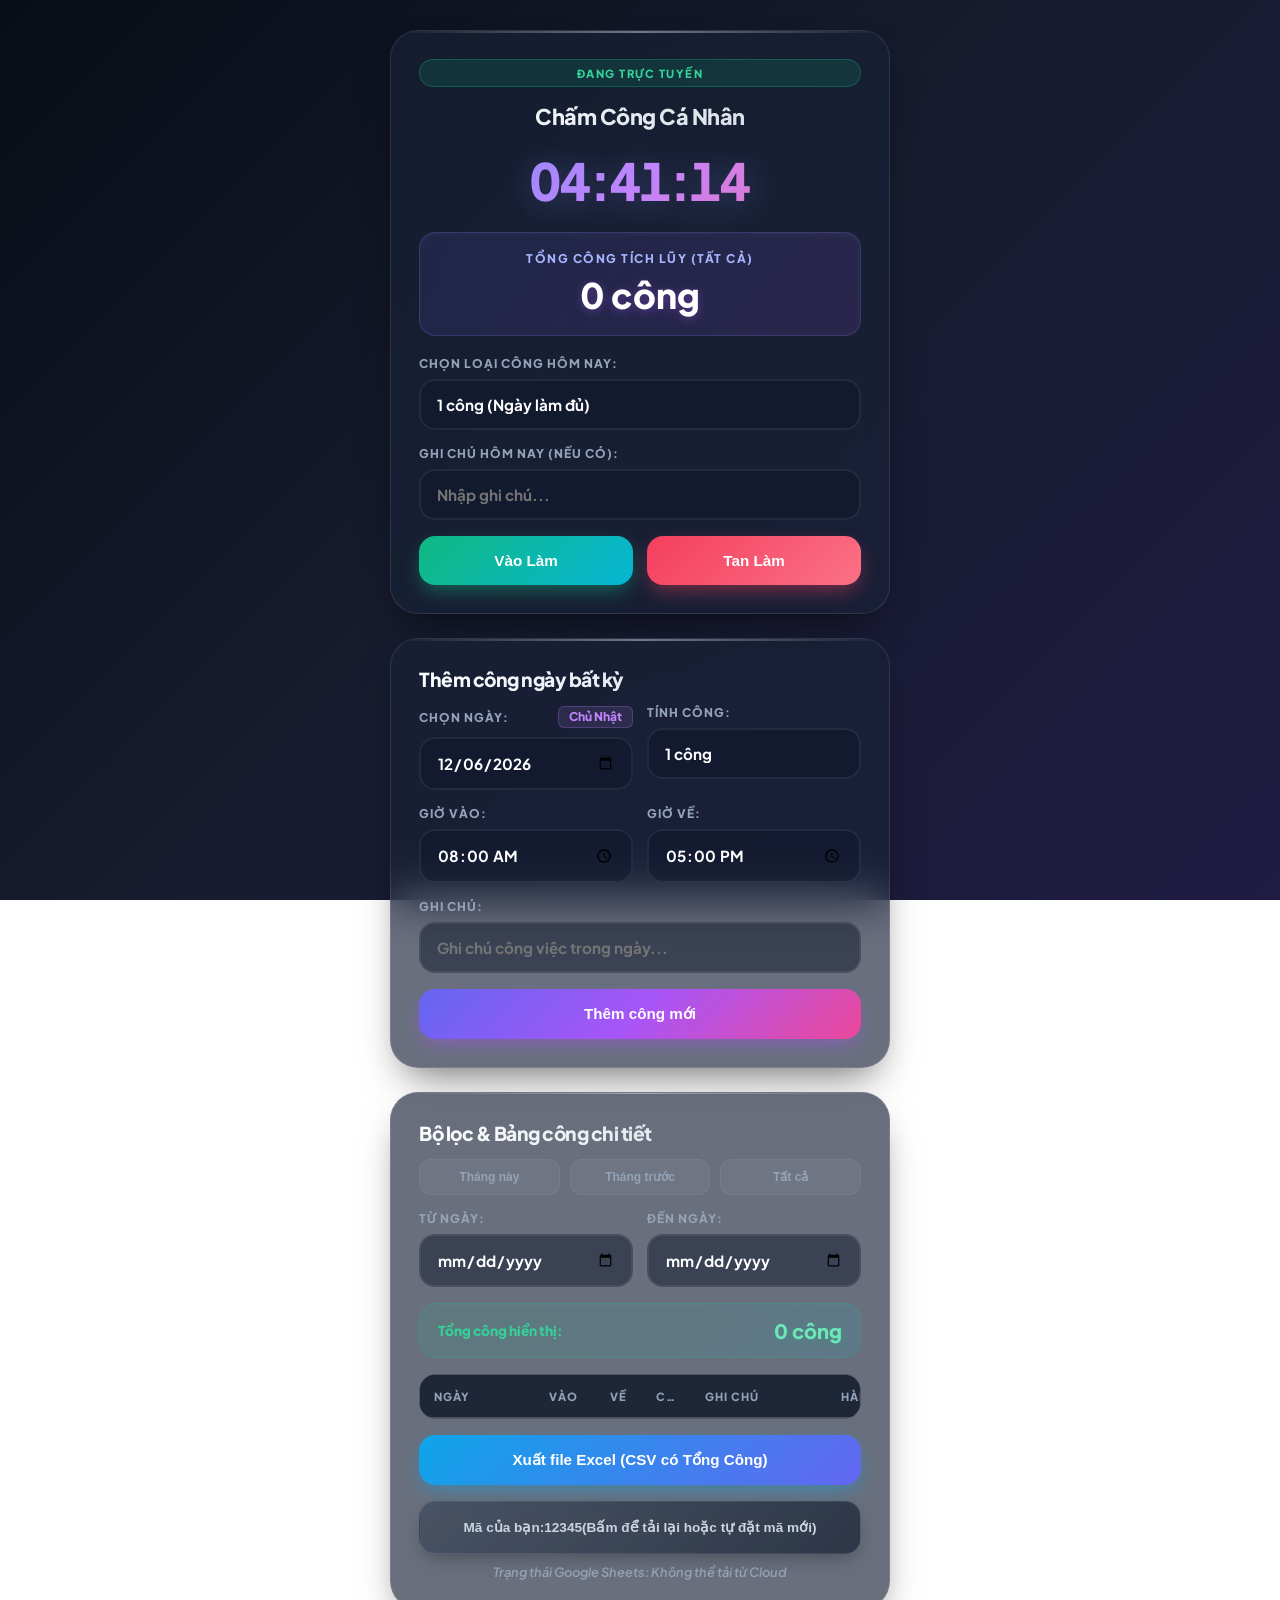
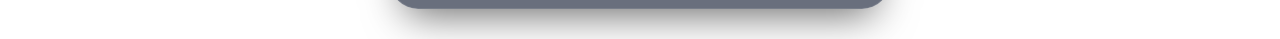
==== commit 30c3bbb6: "Refactor date label and badge styles Adjusted styles for date labels and badges for better alignment" ====
--- a/A.html
+++ b/A.html
@@ -255,8 +255,27 @@
         .filter-summary-title { font-size: 0.85rem; font-weight: 800; color: #34d399; }
         .filter-summary-value { font-size: 1.25rem; font-weight: 900; color: #6ee7b7; text-shadow: 0 2px 10px rgba(16, 185, 129, 0.3); }
         
-        .date-label-container { display: flex; justify-content: space-between; align-items: center; margin-bottom: 8px; }
-        .day-badge-inline { font-size: 0.75rem; color: #c084fc; font-weight: 900; background: rgba(192, 132, 252, 0.12); padding: 3px 8px; border-radius: 6px; border: 1px solid rgba(192, 132, 252, 0.25); }
+        /* ĐÃ CÂN CHỈNH ĐỐI XỨNG TUYỆT ĐỐI CHO TIÊU ĐỀ NGÀY & HUY HIỆU THỨ */
+        .date-label-container { 
+            display: flex; 
+            justify-content: space-between; 
+            align-items: center; 
+            margin-bottom: 8px; 
+            height: 24px;
+        }
+        .day-badge-inline { 
+            font-size: 0.75rem; 
+            color: #c084fc; 
+            font-weight: 900; 
+            background: rgba(192, 132, 252, 0.12); 
+            padding: 2px 10px; 
+            border-radius: 6px; 
+            border: 1px solid rgba(192, 132, 252, 0.25); 
+            line-height: 1.4;
+            display: inline-flex;
+            align-items: center;
+            justify-content: center;
+        }
 
         .deleted-row td {
             text-decoration: line-through;
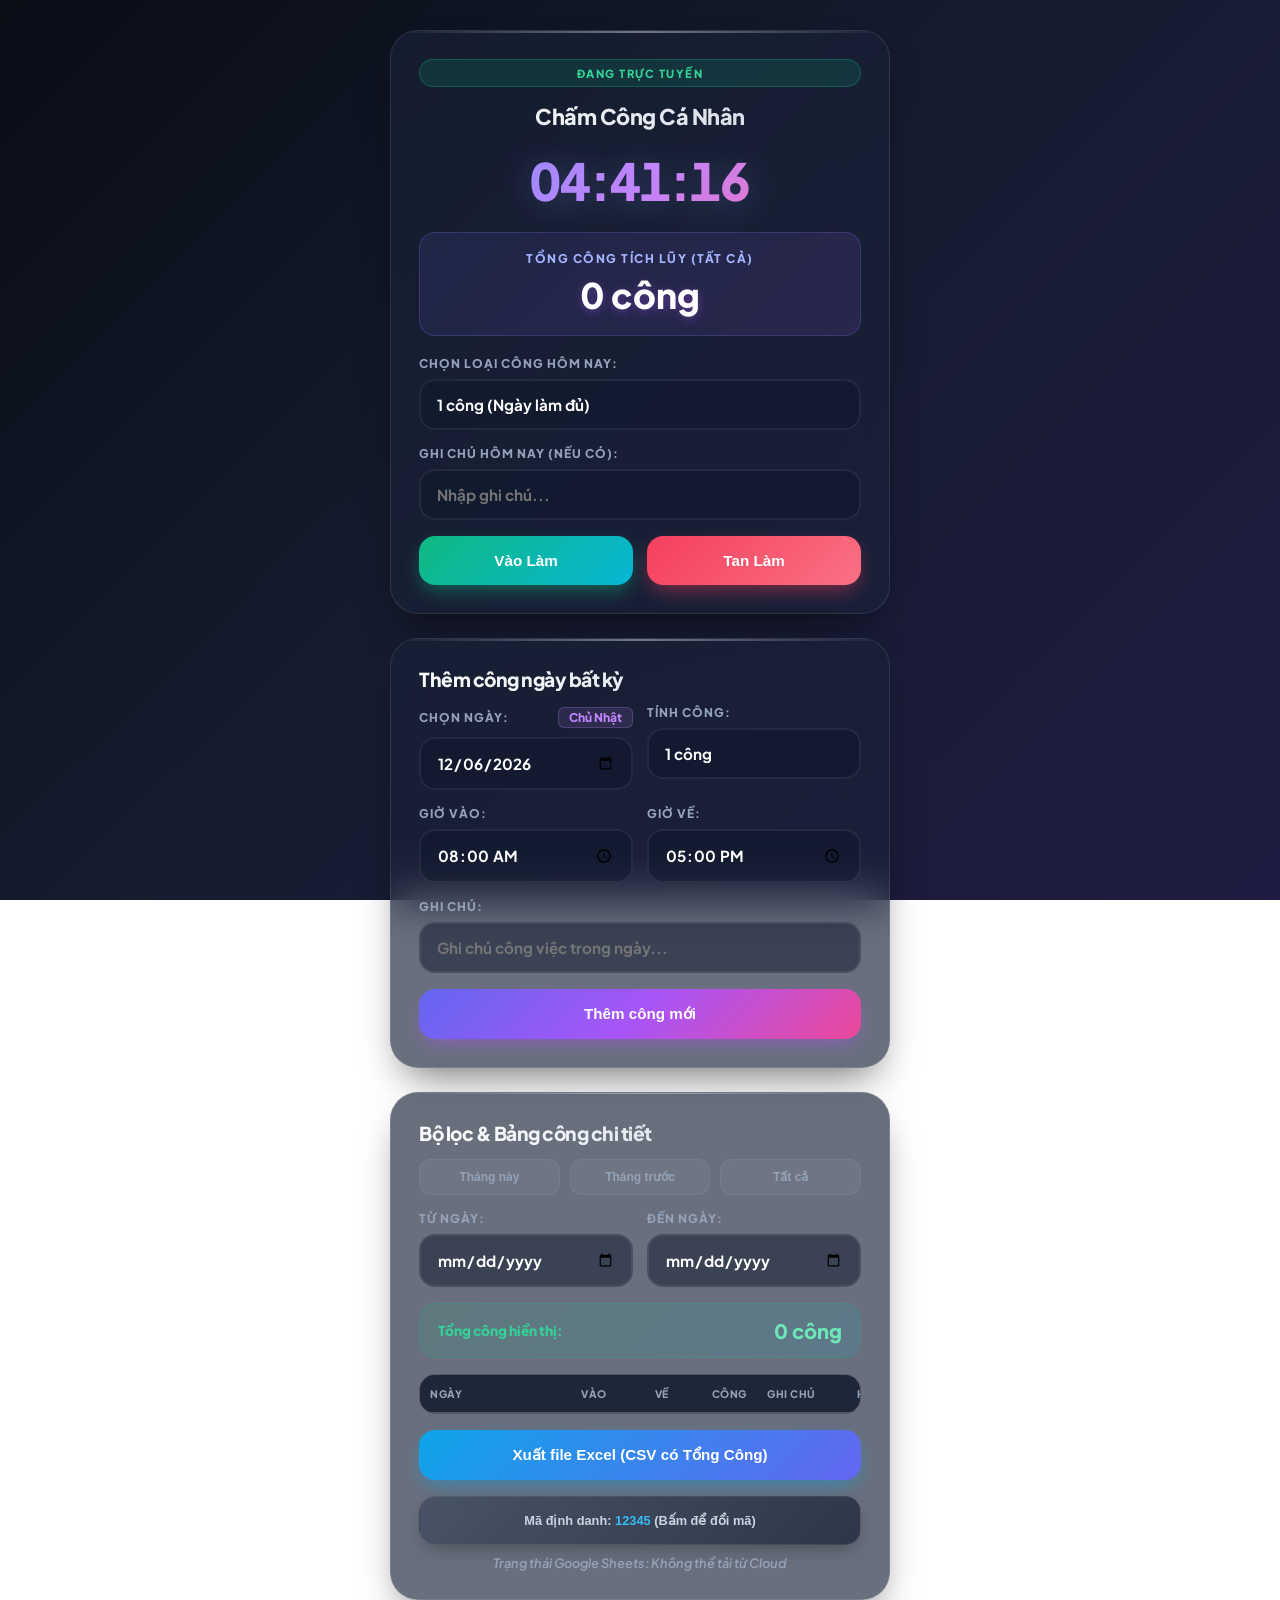
==== commit 4423f017: "Update A.html" ====
--- a/A.html
+++ b/A.html
@@ -97,12 +97,6 @@
             font-variant-numeric: tabular-nums;
             letter-spacing: -1px;
             filter: drop-shadow(0 4px 16px rgba(129, 140, 248, 0.3));
-            animation: pulseGlow 3s ease-in-out infinite alternate;
-        }
-
-        @keyframes pulseGlow {
-            from { filter: drop-shadow(0 2px 8px rgba(129, 140, 248, 0.2)); }
-            to { filter: drop-shadow(0 6px 20px rgba(192, 132, 252, 0.5)); }
         }
 
         .stats-box { 
@@ -112,7 +106,6 @@
             text-align: center; 
             margin-bottom: 20px; 
             border: 1px solid rgba(129, 140, 248, 0.2);
-            box-shadow: inset 0 2px 6px rgba(255, 255, 255, 0.05);
         }
         .stats-title { font-size: 0.75rem; font-weight: 800; color: #a5b4fc; margin-bottom: 6px; text-transform: uppercase; letter-spacing: 1.5px; text-align: center; }
         .stats-count { font-size: 2.2rem; font-weight: 900; color: #fff; text-shadow: 0 2px 10px rgba(168, 85, 247, 0.4); text-align: center; }
@@ -139,7 +132,7 @@
         select:focus, input:focus {
             border-color: #818cf8;
             background-color: rgba(15, 23, 42, 0.85);
-            box-shadow: 0 0 0 4px rgba(129, 140, 248, 0.25), 0 0 20px rgba(129, 140, 248, 0.15);
+            box-shadow: 0 0 0 4px rgba(129, 140, 248, 0.25);
         }
 
         .btn-row { display: grid; grid-template-columns: 1fr 1fr; gap: 14px; margin-top: 4px; }
@@ -153,8 +146,6 @@
             font-size: 0.95rem; 
             cursor: pointer; 
             transition: all 0.25s cubic-bezier(0.34, 1.56, 0.64, 1); 
-            position: relative;
-            overflow: hidden;
             display: flex;
             align-items: center;
             justify-content: center;
@@ -180,7 +171,7 @@
             border: 1px solid rgba(255, 255, 255, 0.06);
             box-shadow: none;
         }
-        .btn-quick:active, .btn-quick:hover { background: rgba(255, 255, 255, 0.1); color: #fff; border-color: rgba(255, 255, 255, 0.15); }
+        .btn-quick:active, .btn-quick:hover { background: rgba(255, 255, 255, 0.1); color: #fff; }
 
         .grid-2 { 
             display: grid; 
@@ -195,96 +186,74 @@
             background: linear-gradient(135deg, rgba(51, 65, 85, 0.6) 0%, rgba(30, 41, 59, 0.8) 100%); 
             width: 100%; 
             margin-top: 16px; 
-            font-size: 0.85rem; 
-            padding: 16px; 
+            font-size: 0.8rem; 
+            padding: 14px; 
             color: #cbd5e1; 
             border: 1px solid rgba(255, 255, 255, 0.08); 
             border-radius: var(--radius-element); 
-            word-break: break-all; 
-            white-space: normal; 
-            line-height: 1.4; 
+            line-height: 1.5; 
             box-shadow: 0 8px 20px -5px rgba(0, 0, 0, 0.3);
             text-align: center;
-        }
-        
-        .table-container { overflow-x: auto; margin-top: 16px; background: rgba(15, 23, 42, 0.4); border-radius: var(--radius-element); width: 100%; border: 1px solid rgba(255, 255, 255, 0.07); box-shadow: inset 0 2px 6px rgba(0,0,0,0.2); }
-        table { width: 100%; border-collapse: collapse; font-size: 0.85rem; min-width: 540px; table-layout: fixed; }
-        th, td { padding: 14px 10px; border-bottom: 1px solid rgba(255, 255, 255, 0.05); text-align: center; font-weight: 700; overflow: hidden; text-overflow: ellipsis; white-space: nowrap; color: #e2e8f0; }
-        th { color: #94a3b8; background: rgba(15, 23, 42, 0.7); font-weight: 800; text-transform: uppercase; font-size: 0.7rem; letter-spacing: 1px; }
-        
-        th:nth-child(1), td:nth-child(1) { width: 105px; text-align: left; padding-left: 14px; }
-        th:nth-child(2), td:nth-child(2) { width: 50px; }
-        th:nth-child(3), td:nth-child(3) { width: 50px; }
-        th:nth-child(4), td:nth-child(4) { width: 45px; }
-        th:nth-child(5), td:nth-child(5) { width: 95px; text-align: left; padding-left: 10px; }
-        th:nth-child(6), td:nth-child(6) { width: 145px; }
-        
-        .history-table th:nth-child(1), .history-table td:nth-child(1) { width: 110px; }
-        .history-table th:nth-child(2), .history-table td:nth-child(2) { width: 90px; text-align: center; }
-        .history-table th:nth-child(3), .history-table td:nth-child(3) { width: 200px; text-align: left; padding-left: 10px; }
-
-        .action-btn { padding: 6px 10px; font-size: 0.75rem; border-radius: 8px; margin: 0 2px; font-weight: 800; border: none; cursor: pointer; display: inline-block; box-shadow: 0 4px 10px rgba(0,0,0,0.2); transition: transform 0.2s ease; }
-        .action-btn:hover { transform: scale(1.08); }
+            display: block;
+        }
+        .footer-id-btn span { color: #38bdf8; font-weight: 800; }
+        
+        .table-container { overflow-x: auto; margin-top: 16px; background: rgba(15, 23, 42, 0.4); border-radius: var(--radius-element); width: 100%; border: 1px solid rgba(255, 255, 255, 0.07); }
+        
+        /* CỐ ĐỊNH HOÀN TOÀN CẤU TRÚC BẢNG ĐỂ KHÔNG BỊ LỆCH HÀNG NGANG */
+        table { 
+            width: 100%; 
+            border-collapse: collapse; 
+            font-size: 0.75rem; 
+            min-width: 520px; 
+            table-layout: fixed; 
+        }
+        th, td { 
+            padding: 12px 4px; 
+            border-bottom: 1px solid rgba(255, 255, 255, 0.05); 
+            text-align: center; 
+            font-weight: 700; 
+            color: #e2e8f0; 
+            overflow: hidden; 
+            text-overflow: ellipsis; 
+            white-space: nowrap; 
+        }
+        th { color: #94a3b8; background: rgba(15, 23, 42, 0.7); font-weight: 800; text-transform: uppercase; font-size: 0.65rem; letter-spacing: 0.5px; }
+        
+        /* PHÂN CHIA TỈ LỆ CHIỀU RỘNG CHUẨN XÁC CHO TỪNG CỘT */
+        th:nth-child(1), td:nth-child(1) { width: 27%; text-align: left; padding-left: 10px; } /* Ngày */
+        th:nth-child(2), td:nth-child(2) { width: 13%; } /* Vào */
+        th:nth-child(3), td:nth-child(3) { width: 13%; } /* Về */
+        th:nth-child(4), td:nth-child(4) { width: 13%; } /* Công (1 công) */
+        th:nth-child(5), td:nth-child(5) { width: 16%; text-align: left; } /* Ghi chú */
+        th:nth-child(6), td:nth-child(6) { width: 18%; } /* Hành động */
+
+        .action-btn { padding: 5px 6px; font-size: 0.65rem; border-radius: 6px; margin: 0 1px; font-weight: 800; border: none; cursor: pointer; display: inline-block; }
         .btn-edit { background: linear-gradient(135deg, #f59e0b 0%, #d97706 100%); color: white; }
         .btn-delete { background: linear-gradient(135deg, #ef4444 0%, #dc2626 100%); color: white; }
         .btn-log-item { background: linear-gradient(135deg, #64748b 0%, #475569 100%); color: white; }
         
-        .network-badge { display: inline-flex; align-items: center; justify-content: center; padding: 6px 14px; border-radius: 30px; font-size: 0.7rem; font-weight: 800; margin-bottom: 16px; text-transform: uppercase; letter-spacing: 1.5px; animation: pulseBadge 2s infinite; width: 100%; text-align: center; }
-        @keyframes pulseBadge {
-            0% { box-shadow: 0 0 0 0 rgba(16, 185, 129, 0.4); }
-            70% { box-shadow: 0 0 0 8px rgba(16, 185, 129, 0); }
-            100% { box-shadow: 0 0 0 0 rgba(16, 185, 129, 0); }
-        }
+        .network-badge { display: inline-flex; align-items: center; justify-content: center; padding: 6px 14px; border-radius: 30px; font-size: 0.7rem; font-weight: 800; margin-bottom: 16px; text-transform: uppercase; letter-spacing: 1.5px; width: 100%; text-align: center; }
         .online { background: rgba(16, 185, 129, 0.15); color: #34d399; border: 1px solid rgba(16, 185, 129, 0.3); }
-        .offline { background: rgba(244, 63, 94, 0.15); color: #fb7185; border: 1px solid rgba(244, 63, 94, 0.3); animation: none; }
-        
-        .modal { display: none; position: fixed; top: 0; left: 0; width: 100%; height: 100%; background: rgba(15, 23, 42, 0.75); backdrop-filter: blur(8px); -webkit-backdrop-filter: blur(8px); justify-content: center; align-items: center; z-index: 9999; padding: 16px; animation: fadeInModal 0.3s ease; }
-        @keyframes fadeInModal {
-            from { opacity: 0; transform: scale(0.95); }
-            to { opacity: 1; transform: scale(1); }
-        }
+        .offline { background: rgba(244, 63, 94, 0.15); color: #fb7185; border: 1px solid rgba(244, 63, 94, 0.3); }
+        
+        .modal { display: none; position: fixed; top: 0; left: 0; width: 100%; height: 100%; background: rgba(15, 23, 42, 0.75); backdrop-filter: blur(8px); justify-content: center; align-items: center; z-index: 9999; padding: 16px; }
         .modal-content { background: #1e1b4b; padding: 26px; border-radius: var(--radius-card); width: 100%; max-width: 420px; box-shadow: 0 25px 50px rgba(0, 0, 0, 0.6); border: 1px solid rgba(255, 255, 255, 0.12); }
         .modal-large { max-width: 480px; }
         .modal-buttons { display: flex; gap: 14px; margin-top: 20px; }
         .btn-close { background: rgba(255, 255, 255, 0.08); color: #cbd5e1; flex: 1; border: 1px solid rgba(255, 255, 255, 0.1); }
-        .btn-close:hover { background: rgba(255, 255, 255, 0.15); color: #fff; }
-        .btn-confirm { background: var(--success-gradient); flex: 1; box-shadow: 0 8px 20px -4px rgba(16, 185, 129, 0.4); }
+        .btn-confirm { background: var(--success-gradient); flex: 1; }
         .sync-status { font-size: 0.8rem; color: var(--text-muted); margin-top: 10px; font-weight: 600; font-style: italic; text-align: center; }
 
-        .filter-summary { background: linear-gradient(135deg, rgba(16, 185, 129, 0.12) 0%, rgba(6, 182, 212, 0.12) 100%); border: 1px solid rgba(16, 185, 129, 0.25); border-radius: var(--radius-element); padding: 14px 18px; display: flex; justify-content: space-between; align-items: center; margin-bottom: 16px; box-shadow: inset 0 2px 6px rgba(255,255,255,0.04); }
+        .filter-summary { background: linear-gradient(135deg, rgba(16, 185, 129, 0.12) 0%, rgba(6, 182, 212, 0.12) 100%); border: 1px solid rgba(16, 185, 129, 0.25); border-radius: var(--radius-element); padding: 14px 18px; display: flex; justify-content: space-between; align-items: center; margin-bottom: 16px; }
         .filter-summary-title { font-size: 0.85rem; font-weight: 800; color: #34d399; }
-        .filter-summary-value { font-size: 1.25rem; font-weight: 900; color: #6ee7b7; text-shadow: 0 2px 10px rgba(16, 185, 129, 0.3); }
-        
-        /* ĐÃ CÂN CHỈNH ĐỐI XỨNG TUYỆT ĐỐI CHO TIÊU ĐỀ NGÀY & HUY HIỆU THỨ */
-        .date-label-container { 
-            display: flex; 
-            justify-content: space-between; 
-            align-items: center; 
-            margin-bottom: 8px; 
-            height: 24px;
-        }
-        .day-badge-inline { 
-            font-size: 0.75rem; 
-            color: #c084fc; 
-            font-weight: 900; 
-            background: rgba(192, 132, 252, 0.12); 
-            padding: 2px 10px; 
-            border-radius: 6px; 
-            border: 1px solid rgba(192, 132, 252, 0.25); 
-            line-height: 1.4;
-            display: inline-flex;
-            align-items: center;
-            justify-content: center;
-        }
-
-        .deleted-row td {
-            text-decoration: line-through;
-            color: #64748b !important;
-            background-color: rgba(15, 23, 42, 0.25);
-        }
-        .deleted-row td .action-btn {
-            text-decoration: none; 
-        }
+        .filter-summary-value { font-size: 1.25rem; font-weight: 900; color: #6ee7b7; }
+        
+        .date-label-container { display: flex; justify-content: space-between; align-items: center; margin-bottom: 8px; height: 24px; }
+        .day-badge-inline { font-size: 0.75rem; color: #c084fc; font-weight: 900; background: rgba(192, 132, 252, 0.12); padding: 2px 10px; border-radius: 6px; border: 1px solid rgba(192, 132, 252, 0.25); }
+
+        .deleted-row td { text-decoration: line-through; color: #64748b !important; background-color: rgba(15, 23, 42, 0.25); }
+        .deleted-row td .action-btn { text-decoration: none; }
     </style>
 </head>
 <body>
@@ -376,7 +345,7 @@
         </div>
 
         <button class="btn-excel" onclick="exportToCSV()">Xuất file Excel (CSV có Tổng Công)</button>
-        <button class="footer-id-btn" id="userCodeBtn" onclick="openChangeCodeModal()">Mã của bạn: <span id="displayUserCode">......</span> (Bấm để tải lại hoặc tự đặt mã mới)</button>
+        <button class="footer-id-btn" id="userCodeBtn" onclick="openChangeCodeModal()">Mã định danh: <span id="displayUserCode">......</span> (Bấm để đổi mã)</button>
         <div class="sync-status" id="syncStatus">Trạng thái Google Sheets: Sẵn sàng</div>
     </div>
 </div>
@@ -614,13 +583,13 @@
       records[today].checkIn = timeNow;
       records[today].workType = workType;
       records[today].isDeleted = false;
-      logHistory('Vào làm', `Ngày ${formatDateVi(today)} vào lúc ${timeNow} ${records[today].note ? '(Ghi chú: ' + records[today].note + ')' : ''}`, today);
+      logHistory('Vào làm', `Ngày ${formatDateVi(today)} vào lúc ${timeNow}`, today);
       alert(`Đã ghi nhận VÀO LÀM lúc ${timeNow}`);
     } else if (type === 'Về') {
       records[today].checkOut = timeNow;
       records[today].workType = workType;
       records[today].isDeleted = false;
-      logHistory('Tan làm', `Ngày ${formatDateVi(today)} về lúc ${timeNow} ${records[today].note ? '(Ghi chú: ' + records[today].note + ')' : ''}`, today);
+      logHistory('Tan làm', `Ngày ${formatDateVi(today)} về lúc ${timeNow}`, today);
       alert(`Đã ghi nhận TAN LÀM lúc ${timeNow}`);
     }
 
@@ -637,7 +606,7 @@
     const note = document.getElementById('txtBatKyNote').value.trim();
 
     records[date] = { checkIn, checkOut, workType, note, isDeleted: false };
-    logHistory('Thêm mới', `Thêm ngày ${formatDateVi(date)} (${workType} công, Vào: ${checkIn}, Về: ${checkOut}) [Ghi chú: ${note || 'Không'}]`, date);
+    logHistory('Thêm mới', `Thêm ngày ${formatDateVi(date)} (${workType} công)`, date);
     saveAndSync();
     alert(`Đã thêm mới công ngày ${formatDateVi(date)} thành công!`);
   }
@@ -680,7 +649,6 @@
 
     sortedDates.forEach(date => {
       const item = records[date];
-      
       const isDel = item.isDeleted === true;
       const congVal = isDel ? 0 : parseFloat(item.workType || 0);
       
@@ -700,7 +668,7 @@
           <td>${item.checkIn || '--'}</td>
           <td>${item.checkOut || '--'}</td>
           <td>${item.workType || 0}</td>
-          <td style="text-align: left;">${item.note || ''}</td>
+          <td>${item.note || ''}</td>
           <td>
             <button class="action-btn btn-log-item" onclick="openHistoryModal('${date}')">Ls</button>
             <button class="action-btn btn-edit" onclick="openEditModal('${date}')">Khôi phục</button>
@@ -712,7 +680,7 @@
           <td>${item.checkIn || '--:--'}</td>
           <td>${item.checkOut || '--:--'}</td>
           <td><b>${item.workType}</b></td>
-          <td style="text-align: left;" title="${item.note || ''}">${item.note || ''}</td>
+          <td title="${item.note || ''}">${item.note || ''}</td>
           <td>
             <button class="action-btn btn-log-item" onclick="openHistoryModal('${date}')">Ls</button>
             <button class="action-btn btn-edit" onclick="openEditModal('${date}')">Sửa</button>
@@ -728,7 +696,7 @@
 
     const summaryTitle = document.getElementById('filterSummaryTitle');
     if (from || to) {
-      summaryTitle.innerText = `Tổng công lọc (${countNgayBoLoc} ngày hiển thị):`;
+      summaryTitle.innerText = `Tổng công lọc (${countNgayBoLoc} ngày):`;
     } else {
       summaryTitle.innerText = "Tổng công hiển thị:";
     }
@@ -744,13 +712,9 @@
   function deleteRecord(date) {
     if (confirm(`Bạn có chắc chắn muốn xóa dữ liệu ngày ${formatDateVi(date)}?`)) {
       const oldItem = records[date];
-      const infoStr = oldItem ? `(${oldItem.workType} công, Ghi chú: ${oldItem.note || 'Không'})` : '';
+      logHistory('Xóa công', `Đã xóa dữ liệu ngày ${formatDateVi(date)}`, date);
       
-      logHistory('Xóa công', `Đã xóa dữ liệu ngày ${formatDateVi(date)} ${infoStr}`, date);
-      
-      if (!records[date]) {
-        records[date] = {};
-      }
+      if (!records[date]) records[date] = {};
       records[date].isDeleted = true;
       records[date].workType = 0;
 
@@ -777,7 +741,7 @@
     const note = document.getElementById('editNote').value.trim();
 
     records[date] = { workType, checkIn, checkOut, note, isDeleted: false };
-    logHistory('Sửa công', `Cập nhật/Khôi phục ngày ${formatDateVi(date)} (${workType} công, Vào: ${checkIn}, Về: ${checkOut}) [Ghi chú: ${note || 'Không'}]`, date);
+    logHistory('Sửa công', `Cập nhật ngày ${formatDateVi(date)} (${workType} công)`, date);
     closeModal('editModal');
     saveAndSync();
   }
@@ -790,13 +754,13 @@
     const filteredLogs = editHistory.filter(item => item.date === dateKey);
 
     if (filteredLogs.length === 0) {
-      tbody.innerHTML = `<tr><td colspan="3" style="text-align: center; color: #94a3b8; padding: 15px;">Chưa có lịch sử chỉnh sửa cho ngày này.</td></tr>`;
+      tbody.innerHTML = `<tr><td colspan="3" style="text-align: center; color: #94a3b8; padding: 15px;">Chưa có lịch sử.</td></tr>`;
     } else {
       filteredLogs.forEach(item => {
         const tr = document.createElement('tr');
         tr.innerHTML = `
           <td style="font-size: 0.75rem; color: #94a3b8;">${item.time}</td>
-          <td><span style="display: inline-block; padding: 2px 6px; border-radius: 6px; background: rgba(255,255,255,0.1); font-size: 0.7rem; color: #fff;">${item.action}</span></td>
+          <td><span>${item.action}</span></td>
           <td style="text-align: left; font-size: 0.75rem; color: #cbd5e1;">${item.detail}</td>
         `;
         tbody.appendChild(tr);
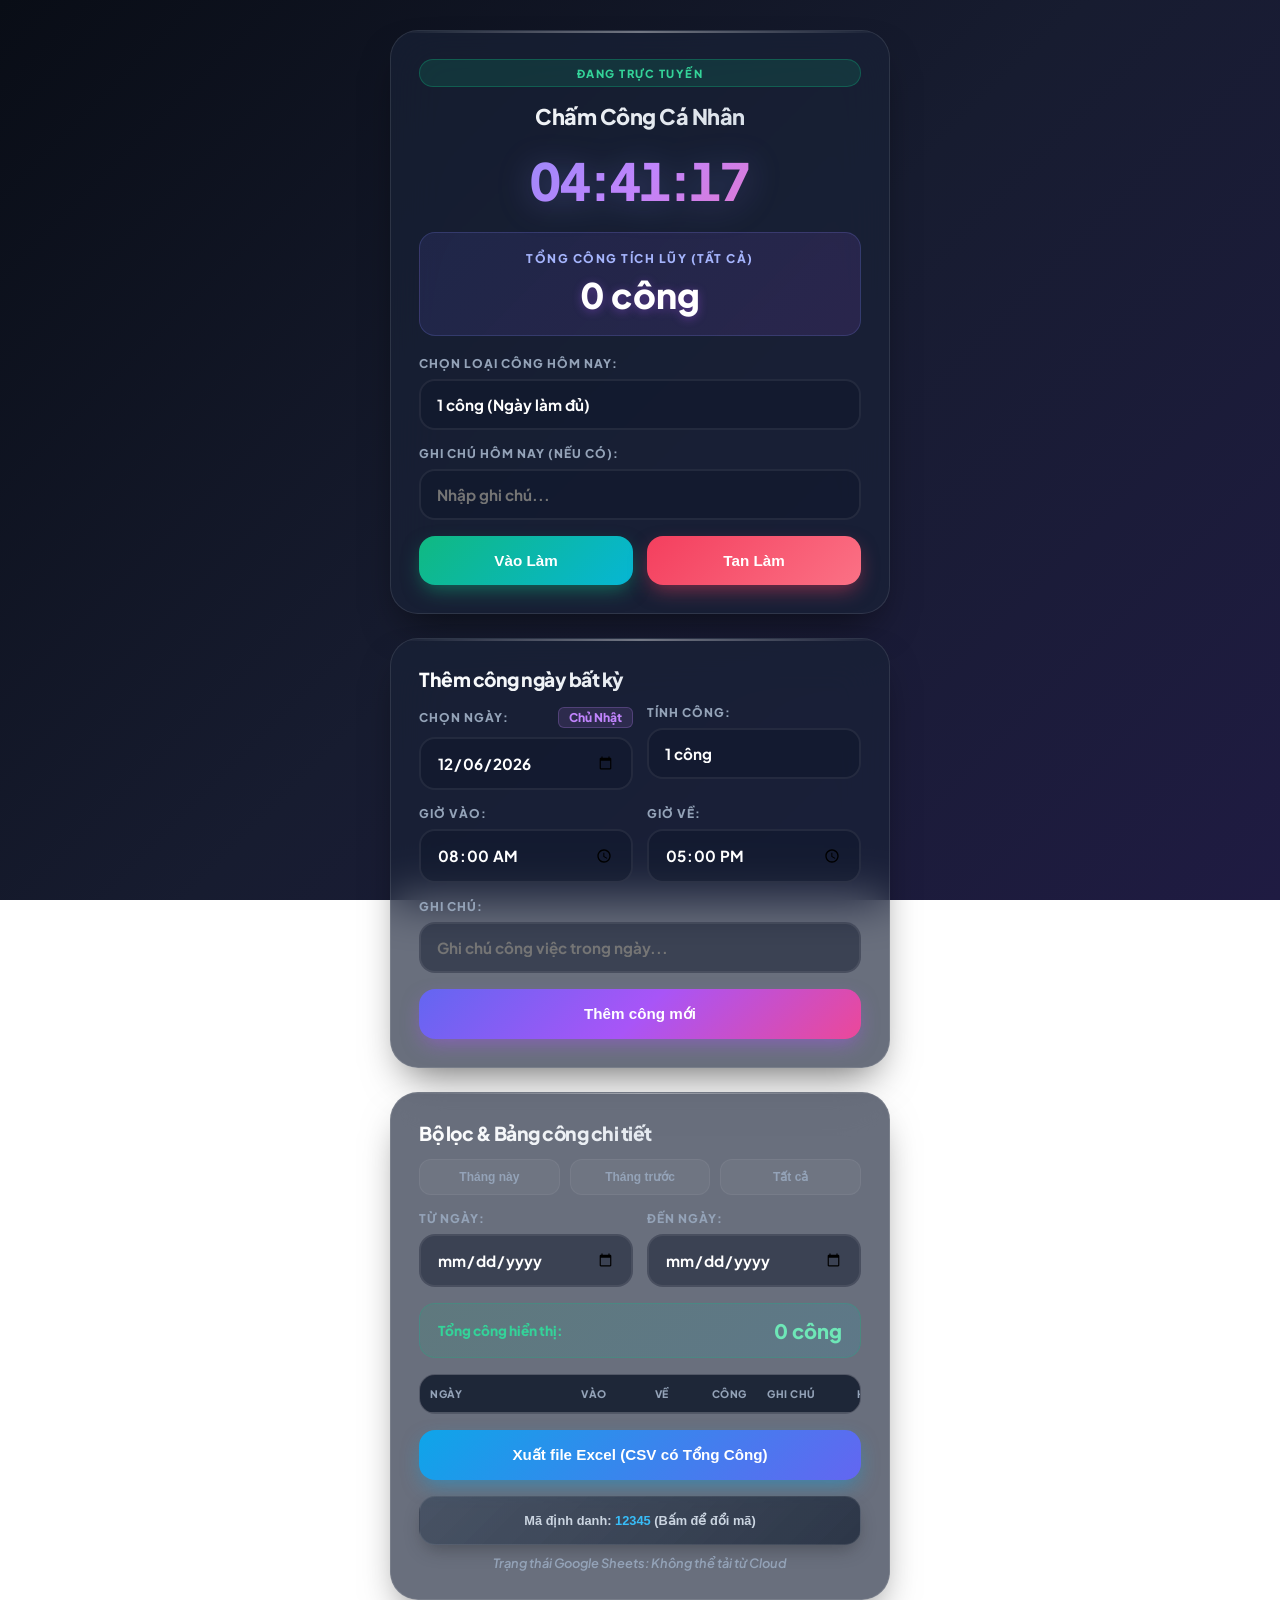
==== commit 6d3f2793: "Add restore button and functionality in A.html" ====
--- a/A.html
+++ b/A.html
@@ -231,6 +231,7 @@
         .action-btn { padding: 5px 6px; font-size: 0.65rem; border-radius: 6px; margin: 0 1px; font-weight: 800; border: none; cursor: pointer; display: inline-block; }
         .btn-edit { background: linear-gradient(135deg, #f59e0b 0%, #d97706 100%); color: white; }
         .btn-delete { background: linear-gradient(135deg, #ef4444 0%, #dc2626 100%); color: white; }
+        .btn-restore { background: linear-gradient(135deg, #10b981 0%, #059669 100%); color: white; }
         .btn-log-item { background: linear-gradient(135deg, #64748b 0%, #475569 100%); color: white; }
         
         .network-badge { display: inline-flex; align-items: center; justify-content: center; padding: 6px 14px; border-radius: 30px; font-size: 0.7rem; font-weight: 800; margin-bottom: 16px; text-transform: uppercase; letter-spacing: 1.5px; width: 100%; text-align: center; }
@@ -671,7 +672,7 @@
           <td>${item.note || ''}</td>
           <td>
             <button class="action-btn btn-log-item" onclick="openHistoryModal('${date}')">Ls</button>
-            <button class="action-btn btn-edit" onclick="openEditModal('${date}')">Khôi phục</button>
+            <button class="action-btn btn-restore" onclick="restoreRecord('${date}')">Khôi phục</button>
           </td>
         `;
       } else {
@@ -711,12 +712,26 @@
 
   function deleteRecord(date) {
     if (confirm(`Bạn có chắc chắn muốn xóa dữ liệu ngày ${formatDateVi(date)}?`)) {
-      const oldItem = records[date];
       logHistory('Xóa công', `Đã xóa dữ liệu ngày ${formatDateVi(date)}`, date);
       
       if (!records[date]) records[date] = {};
       records[date].isDeleted = true;
       records[date].workType = 0;
+
+      saveAndSync();
+    }
+  }
+
+  function restoreRecord(date) {
+    if (confirm(`Bạn có muốn khôi phục lại dữ liệu ngày ${formatDateVi(date)} không?`)) {
+      logHistory('Khôi phục công', `Đã khôi phục lại ngày ${formatDateVi(date)}`, date);
+      
+      if (records[date]) {
+        records[date].isDeleted = false;
+        if (!records[date].workType || records[date].workType == 0) {
+          records[date].workType = "1";
+        }
+      }
 
       saveAndSync();
     }
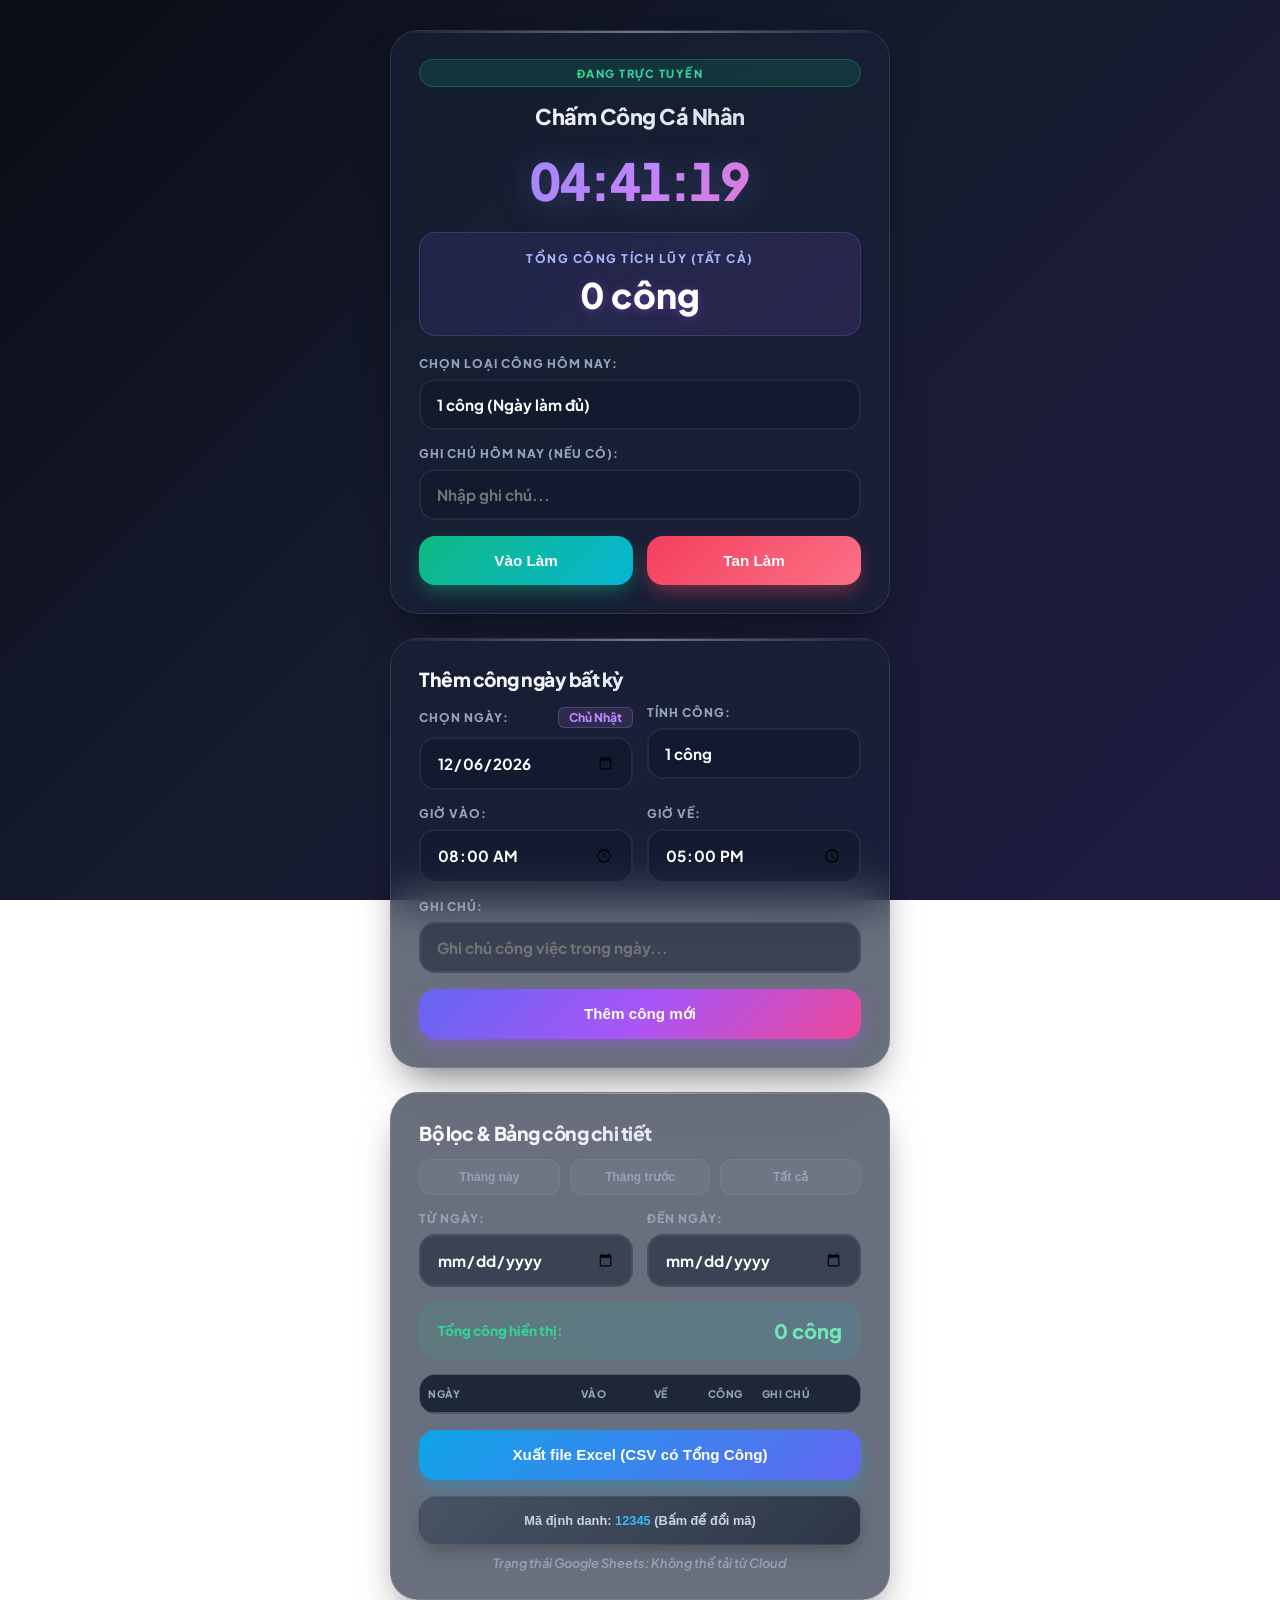
==== commit f4921a2b: "Update A.html" ====
--- a/A.html
+++ b/A.html
@@ -200,16 +200,16 @@
         
         .table-container { overflow-x: auto; margin-top: 16px; background: rgba(15, 23, 42, 0.4); border-radius: var(--radius-element); width: 100%; border: 1px solid rgba(255, 255, 255, 0.07); }
         
-        /* CỐ ĐỊNH HOÀN TOÀN CẤU TRÚC BẢNG ĐỂ KHÔNG BỊ LỆCH HÀNG NGANG */
+        /* CỐ ĐỊNH HOÀN TOÀN CẤU TRÚC BẢNG ĐỂ CÁC CỘT KHÔNG BỊ XÊ DỊCH */
         table { 
             width: 100%; 
             border-collapse: collapse; 
             font-size: 0.75rem; 
-            min-width: 520px; 
+            min-width: 560px; 
             table-layout: fixed; 
         }
         th, td { 
-            padding: 12px 4px; 
+            padding: 12px 6px; 
             border-bottom: 1px solid rgba(255, 255, 255, 0.05); 
             text-align: center; 
             font-weight: 700; 
@@ -220,18 +220,38 @@
         }
         th { color: #94a3b8; background: rgba(15, 23, 42, 0.7); font-weight: 800; text-transform: uppercase; font-size: 0.65rem; letter-spacing: 0.5px; }
         
-        /* PHÂN CHIA TỈ LỆ CHIỀU RỘNG CHUẨN XÁC CHO TỪNG CỘT */
-        th:nth-child(1), td:nth-child(1) { width: 27%; text-align: left; padding-left: 10px; } /* Ngày */
-        th:nth-child(2), td:nth-child(2) { width: 13%; } /* Vào */
-        th:nth-child(3), td:nth-child(3) { width: 13%; } /* Về */
-        th:nth-child(4), td:nth-child(4) { width: 13%; } /* Công (1 công) */
-        th:nth-child(5), td:nth-child(5) { width: 16%; text-align: left; } /* Ghi chú */
-        th:nth-child(6), td:nth-child(6) { width: 18%; } /* Hành động */
-
-        .action-btn { padding: 5px 6px; font-size: 0.65rem; border-radius: 6px; margin: 0 1px; font-weight: 800; border: none; cursor: pointer; display: inline-block; }
+        /* ĐẶT TỈ LỆ CHIỀU RỘNG CHUẨN XÁC CHO 6 CỘT */
+        th:nth-child(1), td:nth-child(1) { width: 25%; text-align: left; padding-left: 8px; } /* Ngày */
+        th:nth-child(2), td:nth-child(2) { width: 12%; } /* Vào */
+        th:nth-child(3), td:nth-child(3) { width: 12%; } /* Về */
+        th:nth-child(4), td:nth-child(4) { width: 11%; } /* Công */
+        th:nth-child(5), td:nth-child(5) { width: 15%; text-align: left; } /* Ghi chú */
+        th:nth-child(6), td:nth-child(6) { width: 25%; } /* Cột hành động đủ không gian chứa cụm nút */
+
+        /* GOM NHÓM CÁC NÚT HÀNH ĐỘNG GỌN GÀNG */
+        .action-group {
+            display: flex;
+            align-items: center;
+            justify-content: center;
+            gap: 3px;
+        }
+
+        .action-btn { 
+            padding: 5px 6px; 
+            font-size: 0.62rem; 
+            border-radius: 6px; 
+            font-weight: 800; 
+            border: none; 
+            cursor: pointer; 
+            display: inline-flex;
+            align-items: center;
+            justify-content: center;
+            min-width: 22px;
+            height: 24px;
+        }
         .btn-edit { background: linear-gradient(135deg, #f59e0b 0%, #d97706 100%); color: white; }
         .btn-delete { background: linear-gradient(135deg, #ef4444 0%, #dc2626 100%); color: white; }
-        .btn-restore { background: linear-gradient(135deg, #10b981 0%, #059669 100%); color: white; }
+        .btn-restore { background: linear-gradient(135deg, #10b981 0%, #059669 100%); color: white; padding: 5px 10px; font-size: 0.65rem; }
         .btn-log-item { background: linear-gradient(135deg, #64748b 0%, #475569 100%); color: white; }
         
         .network-badge { display: inline-flex; align-items: center; justify-content: center; padding: 6px 14px; border-radius: 30px; font-size: 0.7rem; font-weight: 800; margin-bottom: 16px; text-transform: uppercase; letter-spacing: 1.5px; width: 100%; text-align: center; }
@@ -384,7 +404,7 @@
   <div class="modal-content modal-large">
     <div class="title" style="font-size: 1.15rem; text-align: left; margin-bottom: 14px;">Lịch sử ngày <span id="historyDateLabel"></span></div>
     <div class="table-container" style="max-height: 280px; overflow-y: auto;">
-      <table class="history-table">
+      <table>
         <thead>
           <tr>
             <th>Thời gian</th>
@@ -671,8 +691,10 @@
           <td>${item.workType || 0}</td>
           <td>${item.note || ''}</td>
           <td>
-            <button class="action-btn btn-log-item" onclick="openHistoryModal('${date}')">Ls</button>
-            <button class="action-btn btn-restore" onclick="restoreRecord('${date}')">Khôi phục</button>
+            <div class="action-group">
+              <button class="action-btn btn-log-item" onclick="openHistoryModal('${date}')" title="Lịch sử">Ls</button>
+              <button class="action-btn btn-restore" onclick="restoreRecord('${date}')">Khôi phục</button>
+            </div>
           </td>
         `;
       } else {
@@ -683,9 +705,11 @@
           <td><b>${item.workType}</b></td>
           <td title="${item.note || ''}">${item.note || ''}</td>
           <td>
-            <button class="action-btn btn-log-item" onclick="openHistoryModal('${date}')">Ls</button>
-            <button class="action-btn btn-edit" onclick="openEditModal('${date}')">Sửa</button>
-            <button class="action-btn btn-delete" onclick="deleteRecord('${date}')">Xóa</button>
+            <div class="action-group">
+              <button class="action-btn btn-log-item" onclick="openHistoryModal('${date}')" title="Lịch sử">Ls</button>
+              <button class="action-btn btn-edit" onclick="openEditModal('${date}')" title="Sửa">Sửa</button>
+              <button class="action-btn btn-delete" onclick="deleteRecord('${date}')" title="Xóa">Xóa</button>
+            </div>
           </td>
         `;
       }
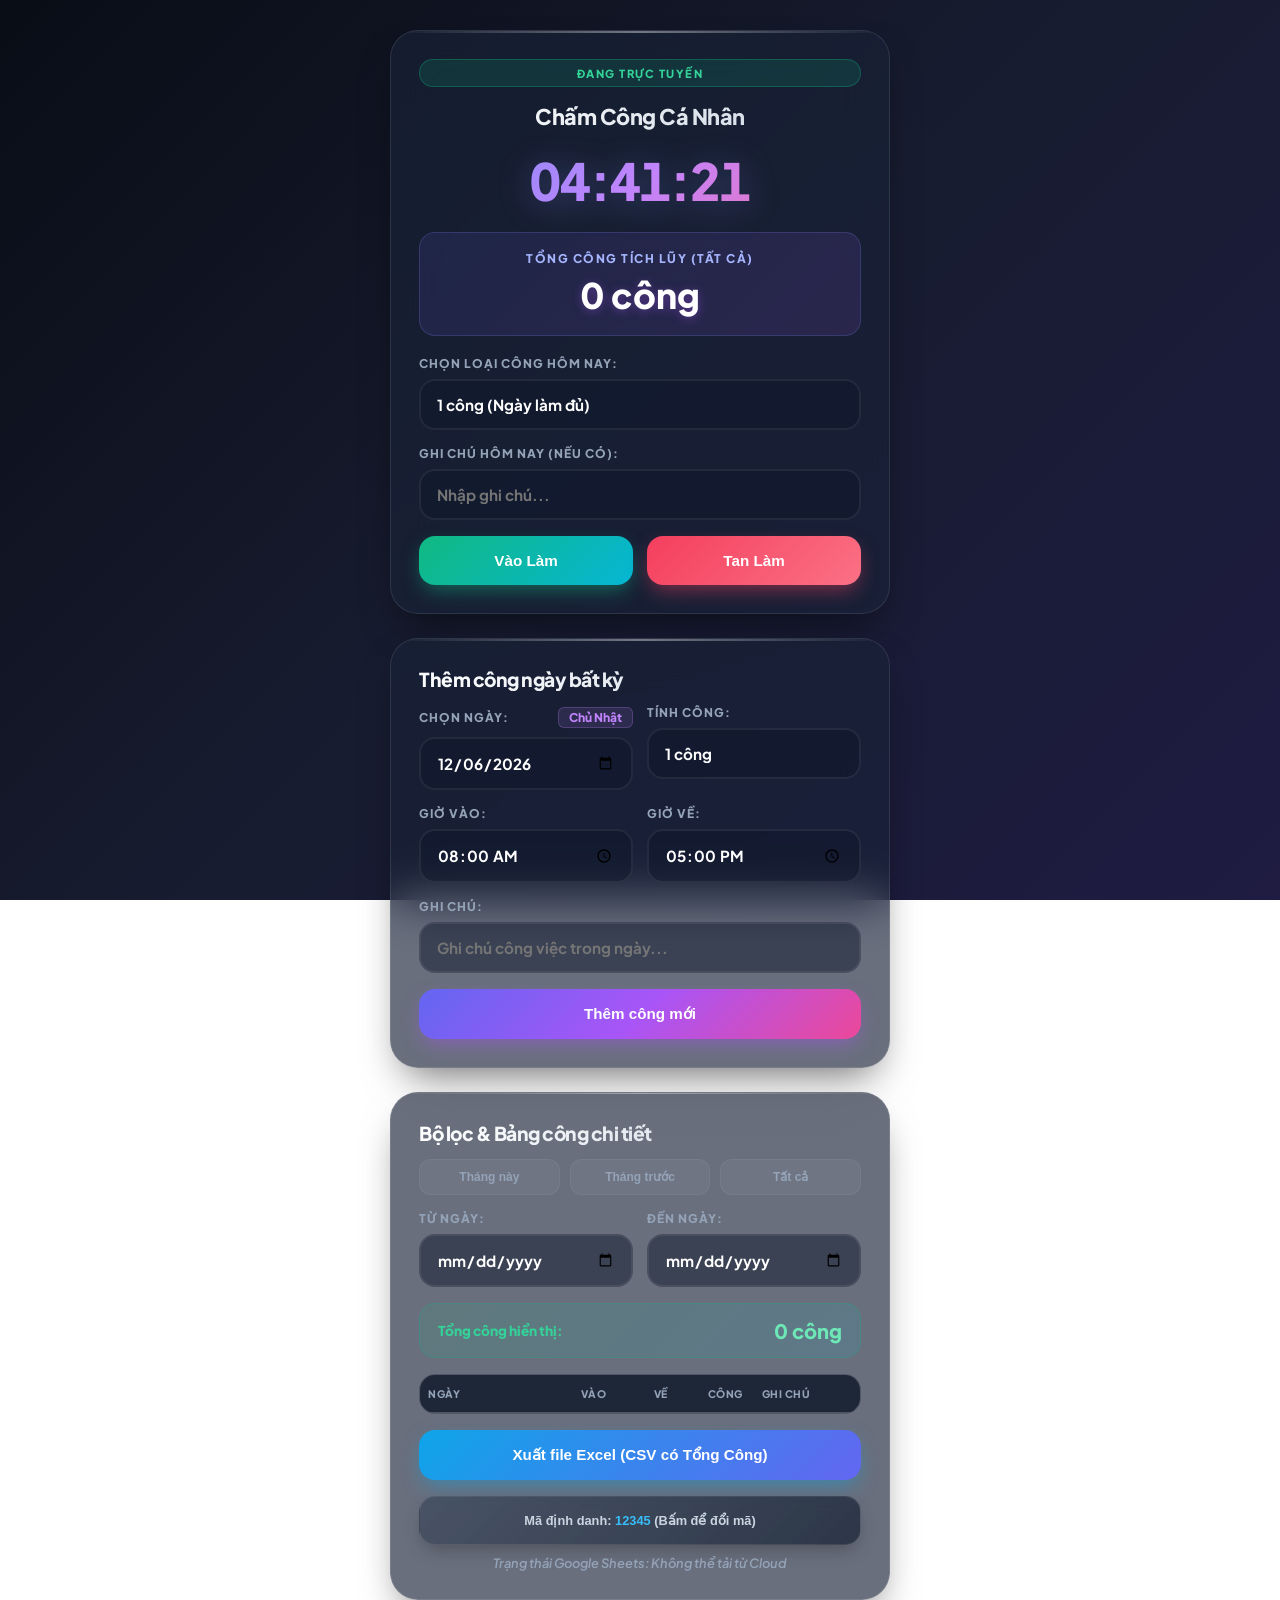
==== commit 58089e1c: "Clean up HTML by removing unnecessary comments Removed commented-out code for table structure and ac" ====
--- a/A.html
+++ b/A.html
@@ -200,7 +200,6 @@
         
         .table-container { overflow-x: auto; margin-top: 16px; background: rgba(15, 23, 42, 0.4); border-radius: var(--radius-element); width: 100%; border: 1px solid rgba(255, 255, 255, 0.07); }
         
-        /* CỐ ĐỊNH HOÀN TOÀN CẤU TRÚC BẢNG ĐỂ CÁC CỘT KHÔNG BỊ XÊ DỊCH */
         table { 
             width: 100%; 
             border-collapse: collapse; 
@@ -220,15 +219,13 @@
         }
         th { color: #94a3b8; background: rgba(15, 23, 42, 0.7); font-weight: 800; text-transform: uppercase; font-size: 0.65rem; letter-spacing: 0.5px; }
         
-        /* ĐẶT TỈ LỆ CHIỀU RỘNG CHUẨN XÁC CHO 6 CỘT */
-        th:nth-child(1), td:nth-child(1) { width: 25%; text-align: left; padding-left: 8px; } /* Ngày */
-        th:nth-child(2), td:nth-child(2) { width: 12%; } /* Vào */
-        th:nth-child(3), td:nth-child(3) { width: 12%; } /* Về */
-        th:nth-child(4), td:nth-child(4) { width: 11%; } /* Công */
-        th:nth-child(5), td:nth-child(5) { width: 15%; text-align: left; } /* Ghi chú */
-        th:nth-child(6), td:nth-child(6) { width: 25%; } /* Cột hành động đủ không gian chứa cụm nút */
-
-        /* GOM NHÓM CÁC NÚT HÀNH ĐỘNG GỌN GÀNG */
+        th:nth-child(1), td:nth-child(1) { width: 25%; text-align: left; padding-left: 8px; } 
+        th:nth-child(2), td:nth-child(2) { width: 12%; } 
+        th:nth-child(3), td:nth-child(3) { width: 12%; } 
+        th:nth-child(4), td:nth-child(4) { width: 11%; } 
+        th:nth-child(5), td:nth-child(5) { width: 15%; text-align: left; } 
+        th:nth-child(6), td:nth-child(6) { width: 25%; } 
+
         .action-group {
             display: flex;
             align-items: center;
@@ -248,6 +245,7 @@
             justify-content: center;
             min-width: 22px;
             height: 24px;
+            text-decoration: none !important;
         }
         .btn-edit { background: linear-gradient(135deg, #f59e0b 0%, #d97706 100%); color: white; }
         .btn-delete { background: linear-gradient(135deg, #ef4444 0%, #dc2626 100%); color: white; }
@@ -274,12 +272,11 @@
         .day-badge-inline { font-size: 0.75rem; color: #c084fc; font-weight: 900; background: rgba(192, 132, 252, 0.12); padding: 2px 10px; border-radius: 6px; border: 1px solid rgba(192, 132, 252, 0.25); }
 
         .deleted-row td { text-decoration: line-through; color: #64748b !important; background-color: rgba(15, 23, 42, 0.25); }
-        .deleted-row td .action-btn { text-decoration: none; }
+        .deleted-row td:last-child { text-decoration: none !important; }
     </style>
 </head>
 <body>
 <div class="container">
-    <!-- CARD 1: Hôm nay -->
     <div class="card">
         <div id="networkStatus" class="network-badge online">Đang trực tuyến</div>
         <div class="title">Chấm Công Cá Nhân</div>
@@ -302,7 +299,6 @@
         </div>
     </div>
     
-    <!-- CARD 2: Thêm công ngày bất kỳ -->
     <div class="card">
         <div class="title" style="font-size: 1.2rem; text-align: left; margin-bottom: 14px;">Thêm công ngày bất kỳ</div>
         <div class="grid-2">
@@ -327,7 +323,6 @@
         <button class="btn-save" onclick="themCongNgayBatKyMee()">Thêm công mới</button>
     </div>
 
-    <!-- CARD 3: Bộ lọc & Bảng công chi tiết -->
     <div class="card">
         <div class="title" style="font-size: 1.2rem; text-align: left; margin-bottom: 14px;">Bộ lọc & Bảng công chi tiết</div>
         
@@ -360,7 +355,6 @@
               </tr>
             </thead>
             <tbody id="attendanceTable">
-              <!-- Render động -->
             </tbody>
           </table>
         </div>
@@ -371,7 +365,6 @@
     </div>
 </div>
 
-<!-- Modal Sửa Công -->
 <div id="editModal" class="modal">
   <div class="modal-content">
     <div class="title" style="font-size: 1.15rem; text-align: left; margin-bottom: 14px;">Sửa công ngày <span id="editDateLabel"></span></div>
@@ -399,7 +392,6 @@
   </div>
 </div>
 
-<!-- Modal Xem Lịch Sử Theo Ngày -->
 <div id="historyModal" class="modal">
   <div class="modal-content modal-large">
     <div class="title" style="font-size: 1.15rem; text-align: left; margin-bottom: 14px;">Lịch sử ngày <span id="historyDateLabel"></span></div>
@@ -413,7 +405,6 @@
           </tr>
         </thead>
         <tbody id="historyTableBody">
-          <!-- Render lịch sử ngày -->
         </tbody>
       </table>
     </div>
@@ -423,7 +414,6 @@
   </div>
 </div>
 
-<!-- Modal Đổi Mã Sync -->
 <div id="codeModal" class="modal">
   <div class="modal-content">
     <div class="title" style="font-size: 1.15rem; text-align: left; margin-bottom: 14px;">Đổi Mã Đồng Bộ</div>
